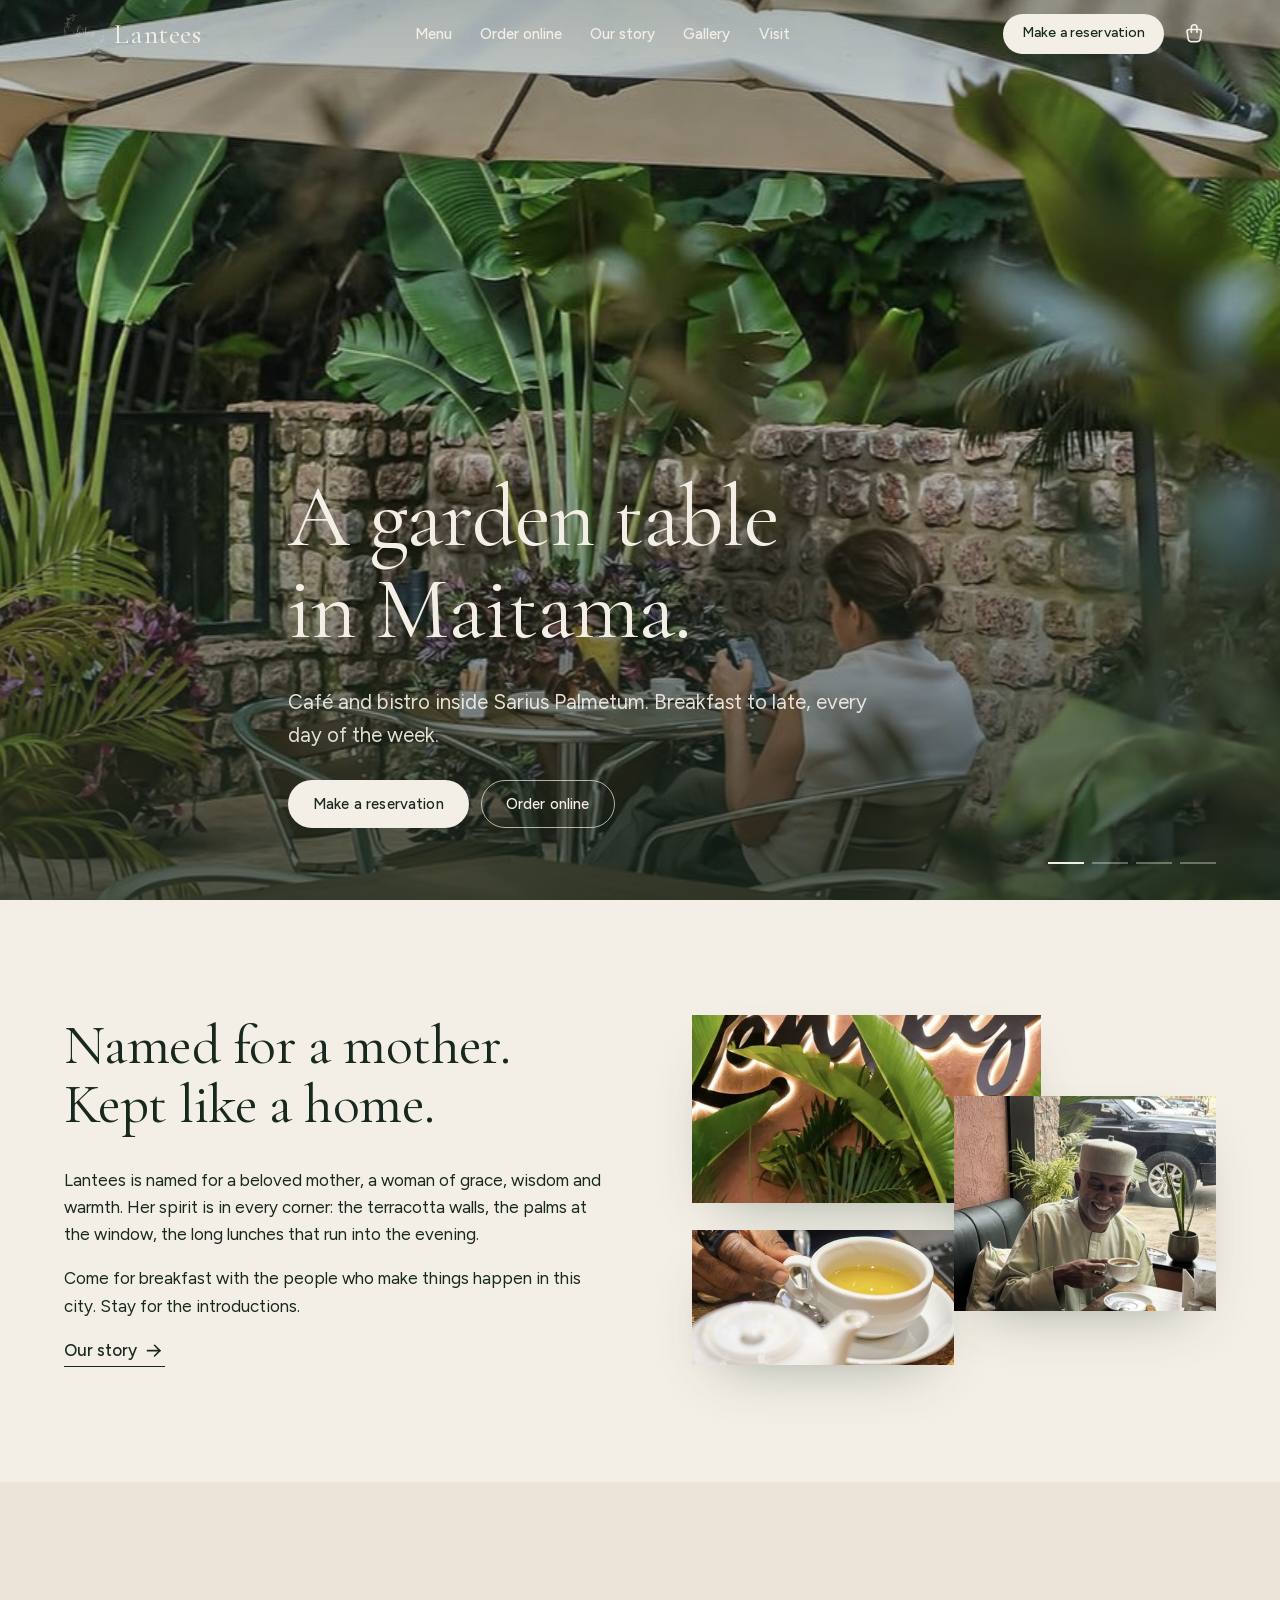
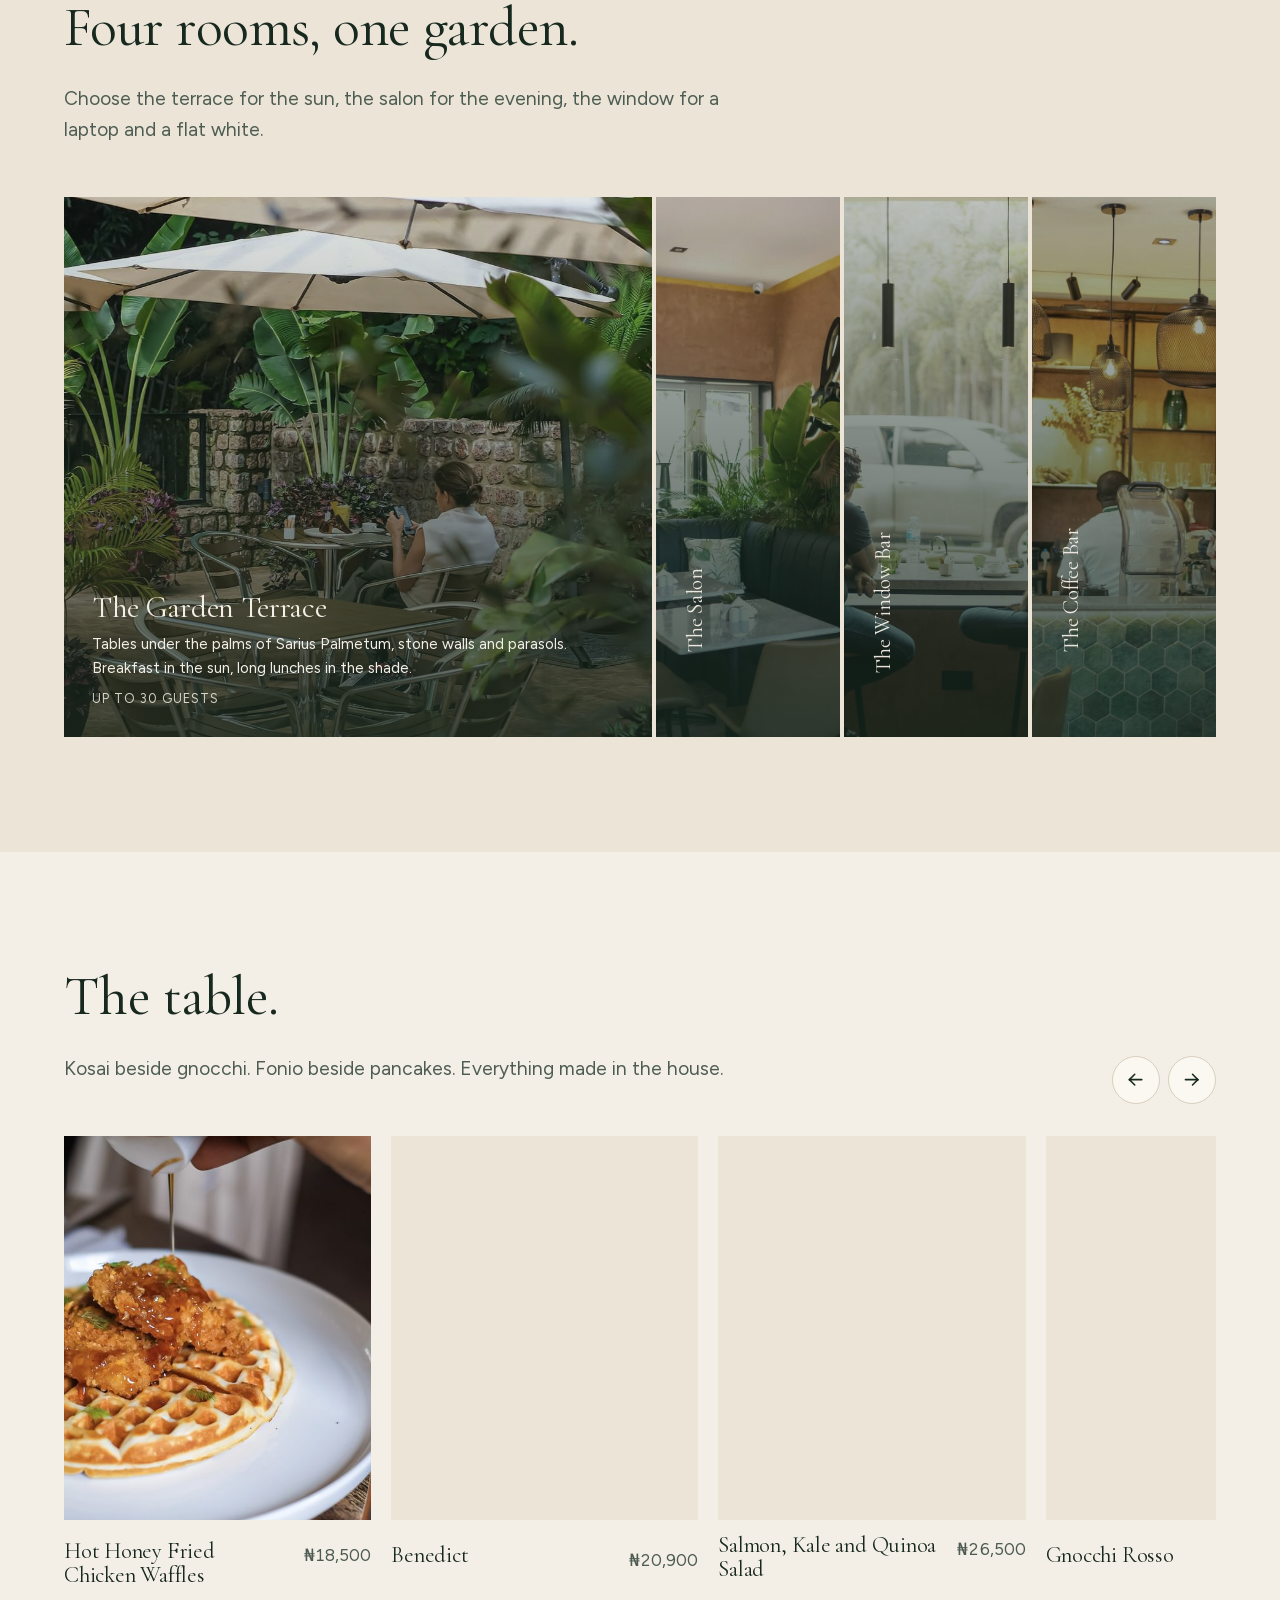
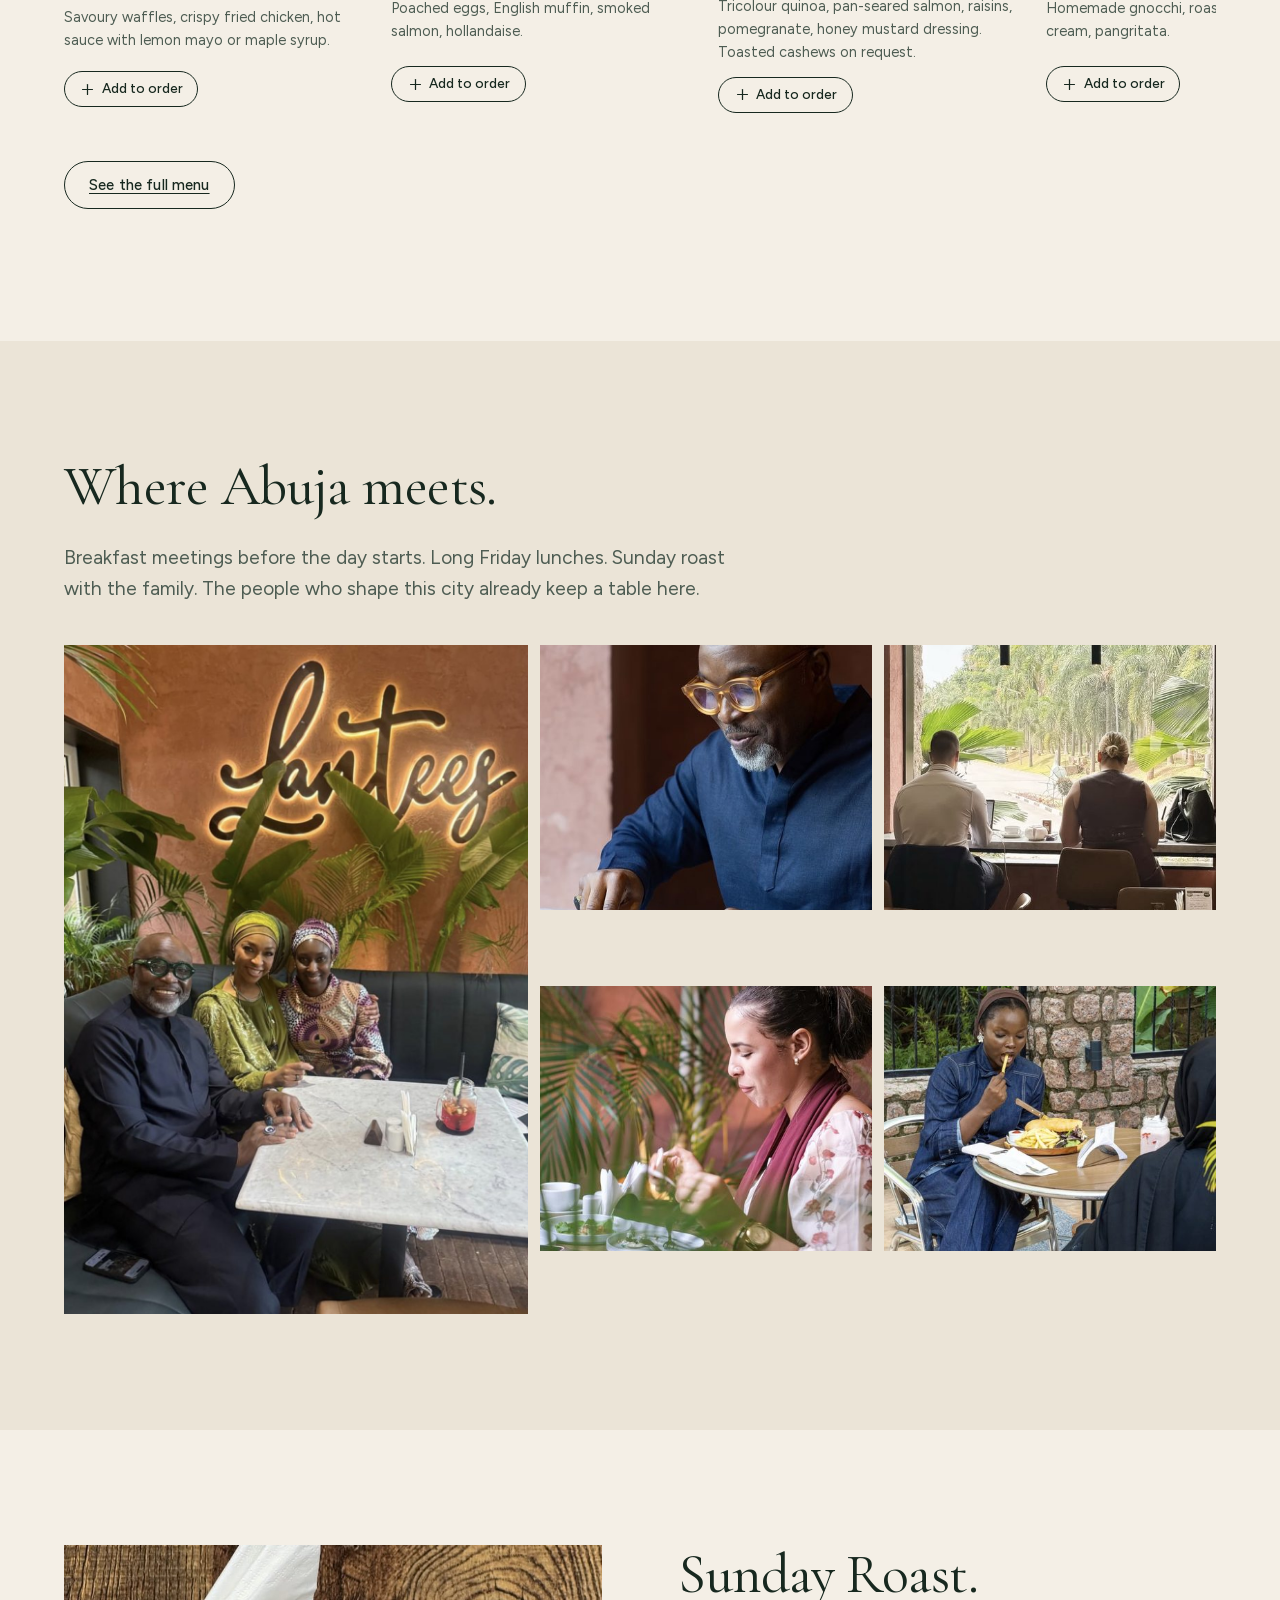
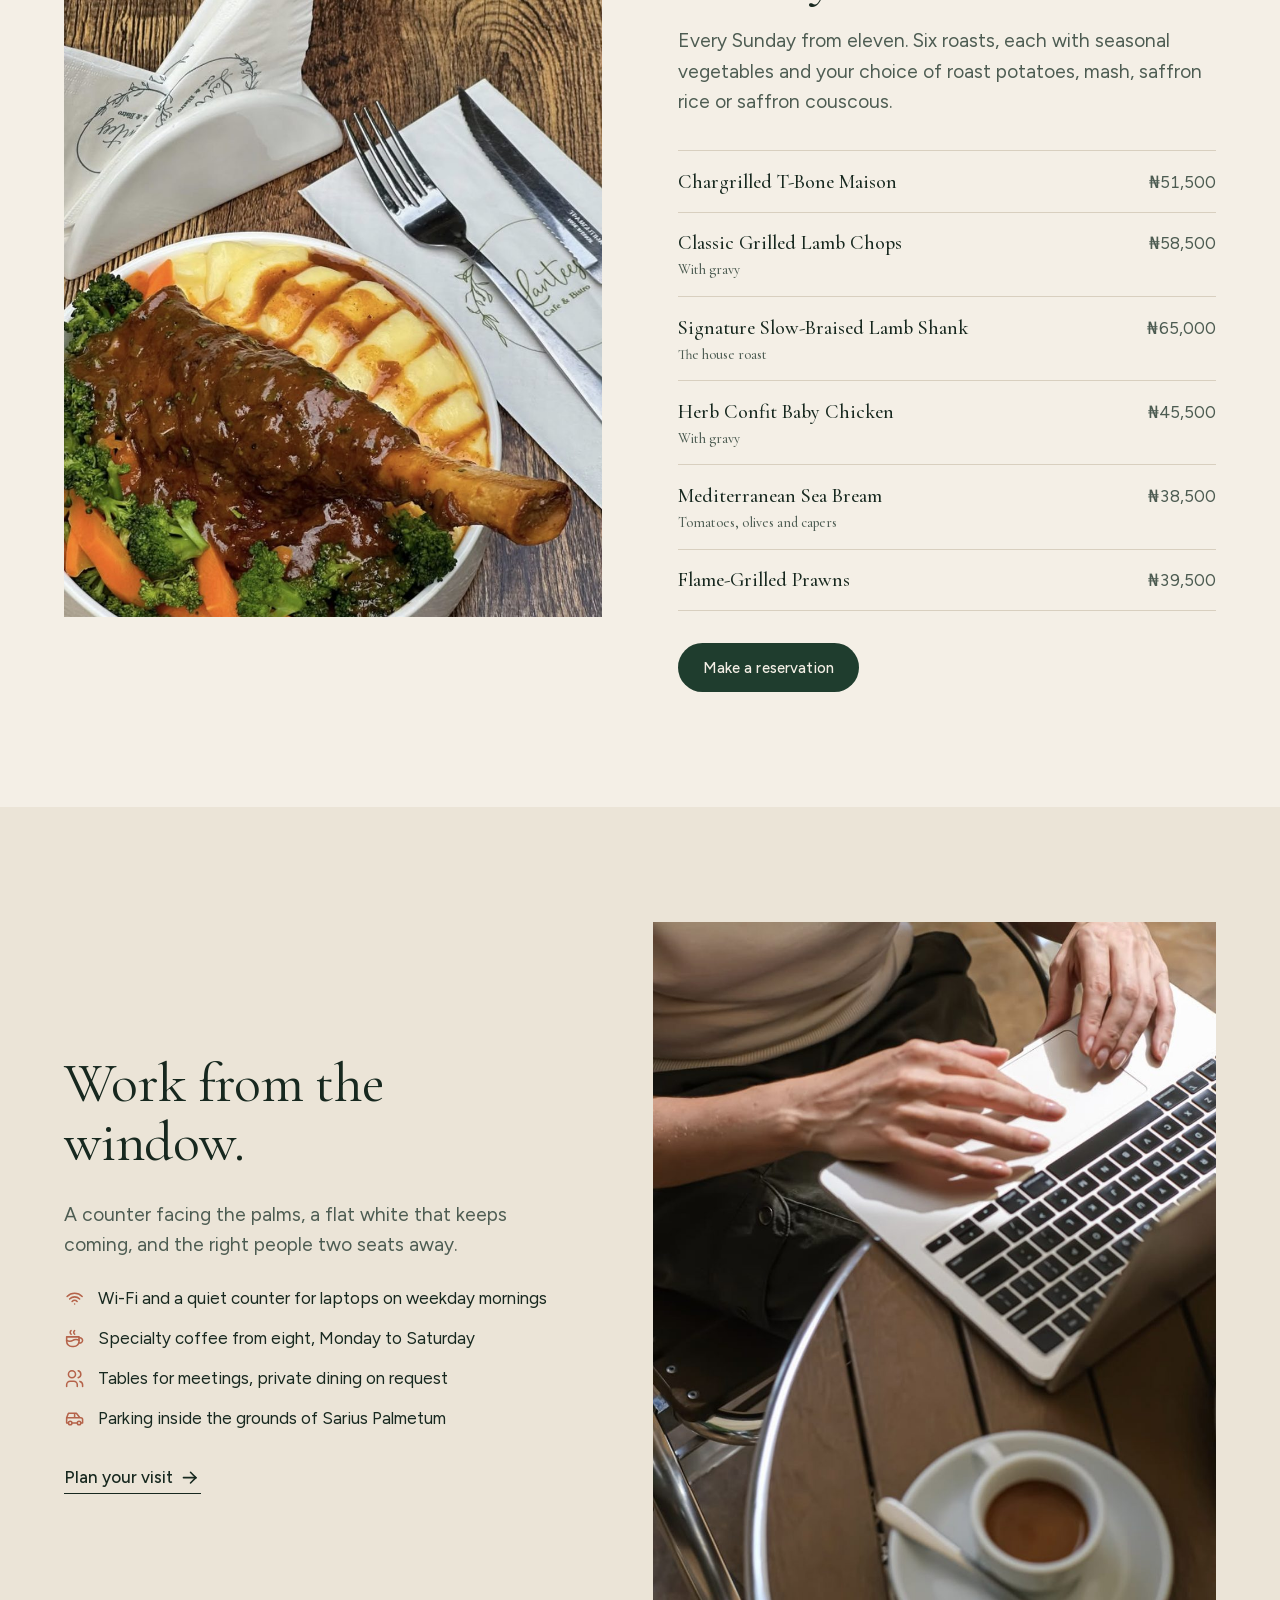
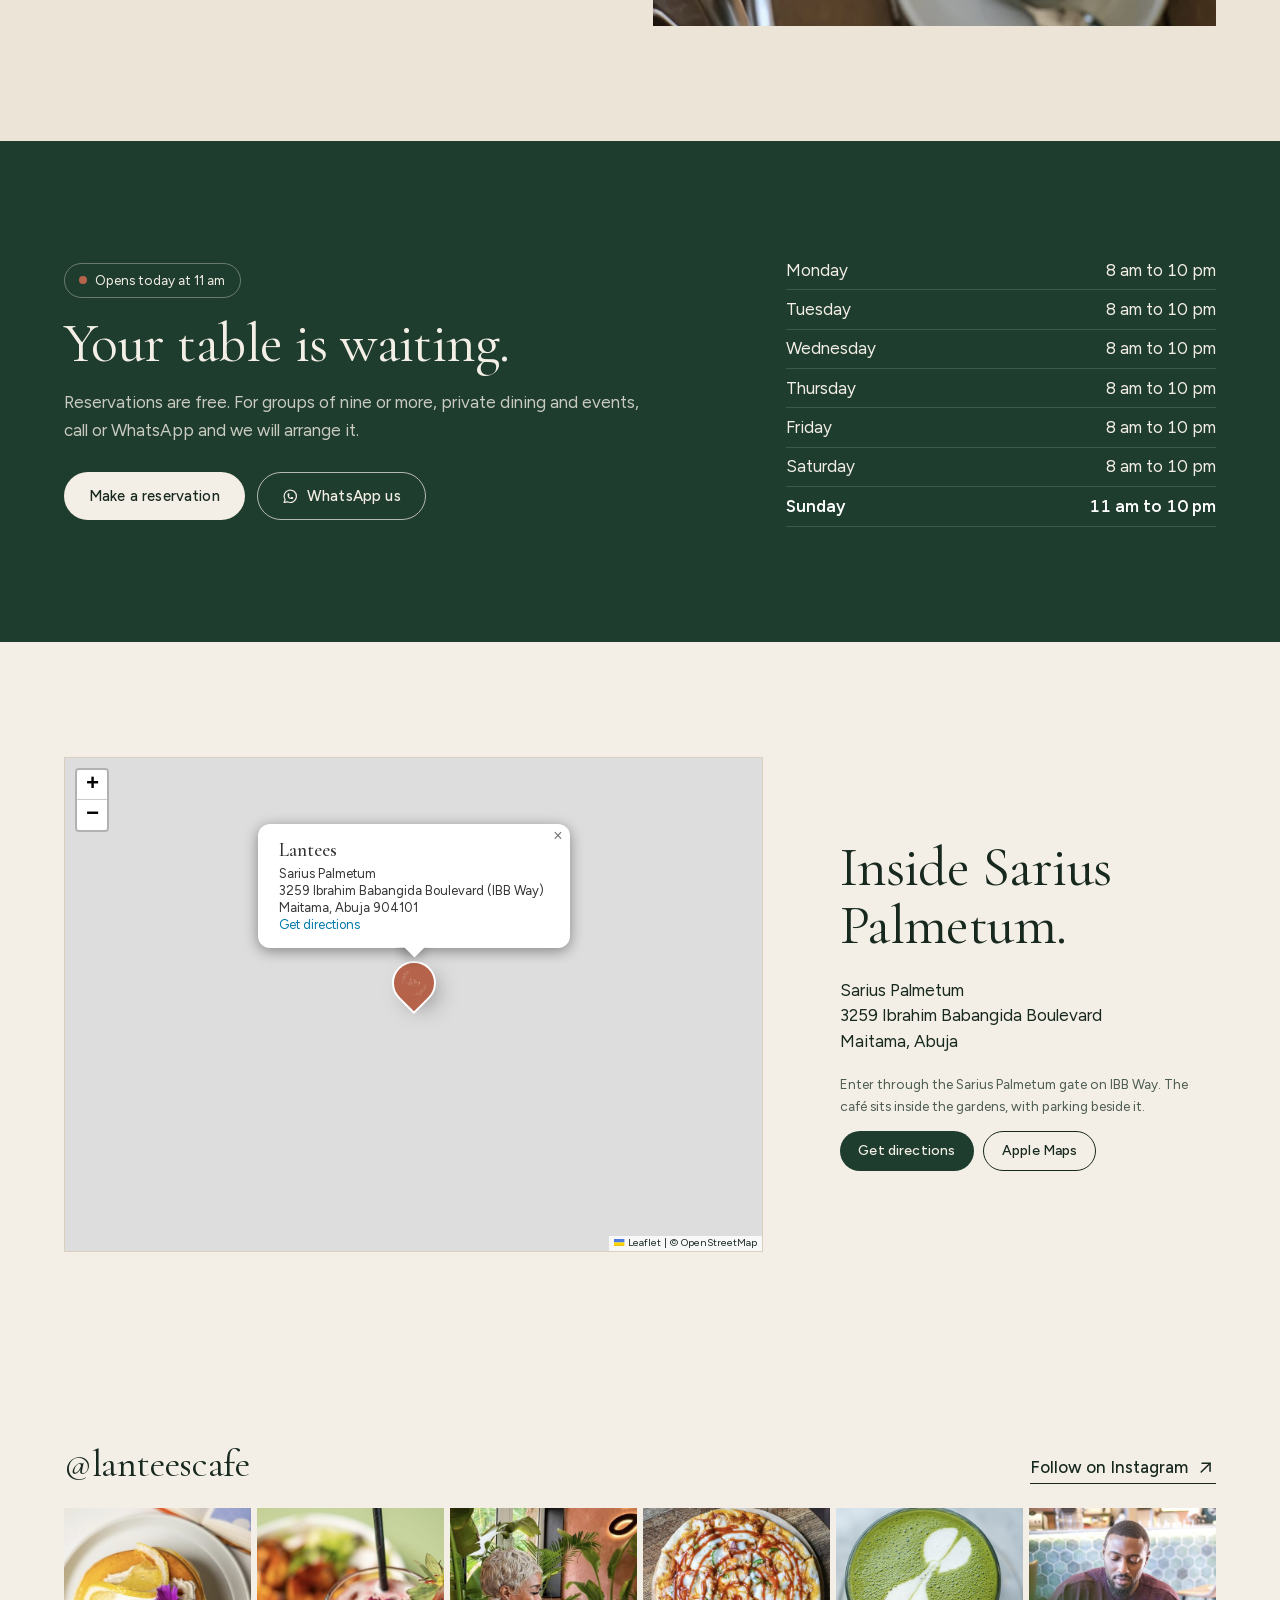
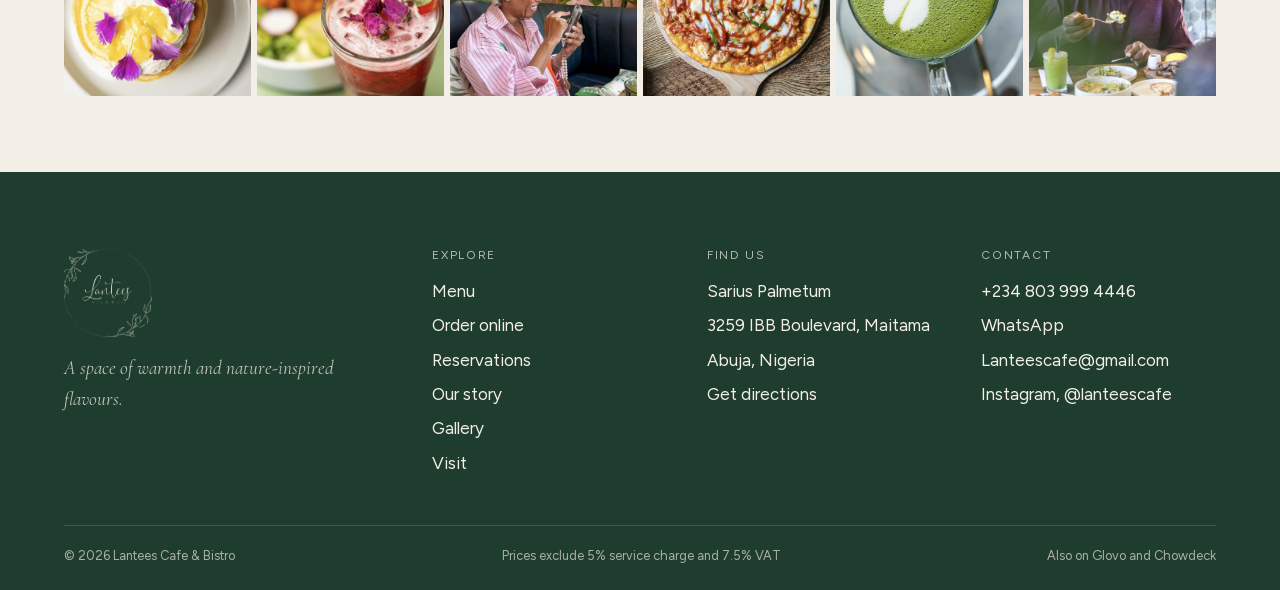
==== index.html @ fbc52fea "feat: Lantees Cafe & Bistro website, first draft Seven-page static site: home, menu, order online (p" ====
<!doctype html>
<html lang="en">
<head>
<meta charset="utf-8">
<meta name="viewport" content="width=device-width, initial-scale=1, viewport-fit=cover">
<title>Lantees Cafe & Bistro, Maitama, Abuja</title>
<meta name="description" content="A café and bistro inside Sarius Palmetum, Maitama. Breakfast, brunch, pasta, pizza, Sunday roast, specialty coffee and pressed juices. Make a reservation or order online for pickup and delivery in Abuja.">
<meta name="robots" content="noindex">
<link rel="canonical" href="https://lanteescafe.com/">
<meta name="theme-color" content="#f4efe6" media="(prefers-color-scheme: light)">
<meta name="theme-color" content="#0f1d17" media="(prefers-color-scheme: dark)">
<link rel="icon" href="assets/brand/favicon-32.png" sizes="32x32">
<link rel="apple-touch-icon" href="assets/brand/apple-touch-icon.png">
<meta property="og:type" content="website">
<meta property="og:site_name" content="Lantees Cafe & Bistro">
<meta property="og:title" content="Lantees Cafe & Bistro, Maitama, Abuja">
<meta property="og:description" content="A café and bistro inside Sarius Palmetum, Maitama. Breakfast, brunch, pasta, pizza, Sunday roast, specialty coffee and pressed juices. Make a reservation or order online for pickup and delivery in Abuja.">
<meta property="og:image" content="https://lanteescafe.com/assets/brand/og.jpg">
<meta name="twitter:card" content="summary_large_image">
<link rel="preload" href="assets/fonts/CormorantGaramond-400-normal-latin.woff2" as="font" type="font/woff2" crossorigin>
<link rel="preload" href="assets/fonts/Figtree-400-normal-latin.woff2" as="font" type="font/woff2" crossorigin>
<link rel="stylesheet" href="styles.css">
<link rel="stylesheet" href="commerce.css">
<link rel="stylesheet" href="assets/vendor/leaflet/leaflet.css"><link rel="preload" as="image" href="assets/img/space-garden-terrace-960.jpg" fetchpriority="high">
</head>
<body data-page="home">
<a class="skip" href="#main">Skip to content</a>
<svg xmlns="http://www.w3.org/2000/svg" hidden aria-hidden="true"><symbol id="i-arrow-left" viewBox="0 0 24 24"><path d="M5 12l14 0" /> <path d="M5 12l6 6" /> <path d="M5 12l6 -6" /></symbol><symbol id="i-arrow-right" viewBox="0 0 24 24"><path d="M5 12l14 0" /> <path d="M13 18l6 -6" /> <path d="M13 6l6 6" /></symbol><symbol id="i-arrow-up-right" viewBox="0 0 24 24"><path d="M17 7l-10 10" /> <path d="M8 7l9 0l0 9" /></symbol><symbol id="i-bike" viewBox="0 0 24 24"><path d="M5 18m-3 0a3 3 0 1 0 6 0a3 3 0 1 0 -6 0" /> <path d="M19 18m-3 0a3 3 0 1 0 6 0a3 3 0 1 0 -6 0" /> <path d="M12 19l0 -4l-3 -3l5 -4l2 3l3 0" /> <path d="M17 5m-1 0a1 1 0 1 0 2 0a1 1 0 1 0 -2 0" /></symbol><symbol id="i-brand-instagram" viewBox="0 0 24 24"><path d="M4 8a4 4 0 0 1 4 -4h8a4 4 0 0 1 4 4v8a4 4 0 0 1 -4 4h-8a4 4 0 0 1 -4 -4z" /> <path d="M9 12a3 3 0 1 0 6 0a3 3 0 0 0 -6 0" /> <path d="M16.5 7.5v.01" /></symbol><symbol id="i-brand-whatsapp" viewBox="0 0 24 24"><path d="M3 21l1.65 -3.8a9 9 0 1 1 3.4 2.9l-5.05 .9" /> <path d="M9 10a.5 .5 0 0 0 1 0v-1a.5 .5 0 0 0 -1 0v1a5 5 0 0 0 5 5h1a.5 .5 0 0 0 0 -1h-1a.5 .5 0 0 0 0 1" /></symbol><symbol id="i-building-store" viewBox="0 0 24 24"><path d="M3 21l18 0" /> <path d="M3 7v1a3 3 0 0 0 6 0v-1m0 1a3 3 0 0 0 6 0v-1m0 1a3 3 0 0 0 6 0v-1h-18l2 -4h14l2 4" /> <path d="M5 21l0 -10.15" /> <path d="M19 21l0 -10.15" /> <path d="M9 21v-4a2 2 0 0 1 2 -2h2a2 2 0 0 1 2 2v4" /></symbol><symbol id="i-calendar" viewBox="0 0 24 24"><path d="M4 7a2 2 0 0 1 2 -2h12a2 2 0 0 1 2 2v12a2 2 0 0 1 -2 2h-12a2 2 0 0 1 -2 -2v-12z" /> <path d="M16 3v4" /> <path d="M8 3v4" /> <path d="M4 11h16" /> <path d="M11 15h1" /> <path d="M12 15v3" /></symbol><symbol id="i-car" viewBox="0 0 24 24"><path d="M7 17m-2 0a2 2 0 1 0 4 0a2 2 0 1 0 -4 0" /> <path d="M17 17m-2 0a2 2 0 1 0 4 0a2 2 0 1 0 -4 0" /> <path d="M5 17h-2v-6l2 -5h9l4 5h1a2 2 0 0 1 2 2v4h-2m-4 0h-6m-6 -6h15m-6 0v-5" /></symbol><symbol id="i-check" viewBox="0 0 24 24"><path d="M5 12l5 5l10 -10" /></symbol><symbol id="i-chevron-down" viewBox="0 0 24 24"><path d="M6 9l6 6l6 -6" /></symbol><symbol id="i-chevron-left" viewBox="0 0 24 24"><path d="M15 6l-6 6l6 6" /></symbol><symbol id="i-chevron-right" viewBox="0 0 24 24"><path d="M9 6l6 6l-6 6" /></symbol><symbol id="i-clock" viewBox="0 0 24 24"><path d="M3 12a9 9 0 1 0 18 0a9 9 0 0 0 -18 0" /> <path d="M12 7v5l3 3" /></symbol><symbol id="i-coffee" viewBox="0 0 24 24"><path d="M3 14c.83 .642 2.077 1.017 3.5 1c1.423 .017 2.67 -.358 3.5 -1c.83 -.642 2.077 -1.017 3.5 -1c1.423 -.017 2.67 .358 3.5 1" /> <path d="M8 3a2.4 2.4 0 0 0 -1 2a2.4 2.4 0 0 0 1 2" /> <path d="M12 3a2.4 2.4 0 0 0 -1 2a2.4 2.4 0 0 0 1 2" /> <path d="M3 10h14v5a6 6 0 0 1 -6 6h-2a6 6 0 0 1 -6 -6v-5z" /> <path d="M16.746 16.726a3 3 0 1 0 .252 -5.555" /></symbol><symbol id="i-leaf" viewBox="0 0 24 24"><path d="M5 21c.5 -4.5 2.5 -8 7 -10" /> <path d="M9 18c6.218 0 10.5 -3.288 11 -12v-2h-4.014c-9 0 -11.986 4 -12 9c0 1 0 3 2 5h3z" /></symbol><symbol id="i-mail" viewBox="0 0 24 24"><path d="M3 7a2 2 0 0 1 2 -2h14a2 2 0 0 1 2 2v10a2 2 0 0 1 -2 2h-14a2 2 0 0 1 -2 -2v-10z" /> <path d="M3 7l9 6l9 -6" /></symbol><symbol id="i-map-pin" viewBox="0 0 24 24"><path d="M9 11a3 3 0 1 0 6 0a3 3 0 0 0 -6 0" /> <path d="M17.657 16.657l-4.243 4.243a2 2 0 0 1 -2.827 0l-4.244 -4.243a8 8 0 1 1 11.314 0z" /></symbol><symbol id="i-menu-2" viewBox="0 0 24 24"><path d="M4 6l16 0" /> <path d="M4 12l16 0" /> <path d="M4 18l16 0" /></symbol><symbol id="i-minus" viewBox="0 0 24 24"><path d="M5 12l14 0" /></symbol><symbol id="i-moon" viewBox="0 0 24 24"><path d="M12 3c.132 0 .263 0 .393 0a7.5 7.5 0 0 0 7.92 12.446a9 9 0 1 1 -8.313 -12.454z" /></symbol><symbol id="i-phone" viewBox="0 0 24 24"><path d="M5 4h4l2 5l-2.5 1.5a11 11 0 0 0 5 5l1.5 -2.5l5 2v4a2 2 0 0 1 -2 2a16 16 0 0 1 -15 -15a2 2 0 0 1 2 -2" /></symbol><symbol id="i-plus" viewBox="0 0 24 24"><path d="M12 5l0 14" /> <path d="M5 12l14 0" /></symbol><symbol id="i-shopping-bag" viewBox="0 0 24 24"><path d="M6.331 8h11.339a2 2 0 0 1 1.977 2.304l-1.255 8.152a3 3 0 0 1 -2.966 2.544h-6.852a3 3 0 0 1 -2.965 -2.544l-1.255 -8.152a2 2 0 0 1 1.977 -2.304z" /> <path d="M9 11v-5a3 3 0 0 1 6 0v5" /></symbol><symbol id="i-sun-high" viewBox="0 0 24 24"><path d="M14.828 14.828a4 4 0 1 0 -5.656 -5.656a4 4 0 0 0 5.656 5.656z" /> <path d="M6.343 17.657l-1.414 1.414" /> <path d="M6.343 6.343l-1.414 -1.414" /> <path d="M17.657 6.343l1.414 -1.414" /> <path d="M17.657 17.657l1.414 1.414" /> <path d="M4 12h-2" /> <path d="M12 4v-2" /> <path d="M20 12h2" /> <path d="M12 20v2" /></symbol><symbol id="i-trash" viewBox="0 0 24 24"><path d="M4 7l16 0" /> <path d="M10 11l0 6" /> <path d="M14 11l0 6" /> <path d="M5 7l1 12a2 2 0 0 0 2 2h8a2 2 0 0 0 2 -2l1 -12" /> <path d="M9 7v-3a1 1 0 0 1 1 -1h4a1 1 0 0 1 1 1v3" /></symbol><symbol id="i-users" viewBox="0 0 24 24"><path d="M9 7m-4 0a4 4 0 1 0 8 0a4 4 0 1 0 -8 0" /> <path d="M3 21v-2a4 4 0 0 1 4 -4h4a4 4 0 0 1 4 4v2" /> <path d="M16 3.13a4 4 0 0 1 0 7.75" /> <path d="M21 21v-2a4 4 0 0 0 -3 -3.85" /></symbol><symbol id="i-wifi" viewBox="0 0 24 24"><path d="M12 18l.01 0" /> <path d="M9.172 15.172a4 4 0 0 1 5.656 0" /> <path d="M6.343 12.343a8 8 0 0 1 11.314 0" /> <path d="M3.515 9.515c4.686 -4.687 12.284 -4.687 17 0" /></symbol><symbol id="i-x" viewBox="0 0 24 24"><path d="M18 6l-12 12" /> <path d="M6 6l12 12" /></symbol></svg>
<div id="top-sentinel" style="position:absolute;top:0;left:0;height:3rem;width:1px;pointer-events:none" aria-hidden="true"></div>
<header class="hdr hdr--clear">
  <div class="wrap hdr__inner">
    <a class="hdr__brand" href="index.html" aria-label="Lantees Cafe and Bistro, home">
      <img class="hdr__mark hdr__mark--green" src="assets/brand/logo-green.png" alt="" width="40" height="40">
      <img class="hdr__mark hdr__mark--ivory" src="assets/brand/logo-ivory.png" alt="" width="40" height="40">
      <span class="hdr__word">Lantees</span>
    </a>
    <nav class="hdr__nav" aria-label="Primary">
      <ul>
        <li><a href="menu.html">Menu</a></li>
        <li><a href="order.html">Order online</a></li>
        <li><a href="about.html">Our story</a></li>
        <li><a href="gallery.html">Gallery</a></li>
        <li><a href="contact.html">Visit</a></li>
      </ul>
    </nav>
    <div class="hdr__actions">
      <a class="btn btn--sm btn--resv" href="reservations.html">Make a reservation</a>
      <button class="iconbtn cartbtn" type="button" data-open-cart aria-label="Your order"><svg class="ic" aria-hidden="true"><use href="#i-shopping-bag"/></svg><span class="cartbtn__count" aria-hidden="true">0</span></button>
      <button class="iconbtn burger" type="button" aria-label="Open menu"><svg class="ic" aria-hidden="true"><use href="#i-menu-2"/></svg></button>
    </div>
  </div>
</header>
<dialog class="mnav" aria-label="Site menu">
  <div class="mnav__inner">
    <div class="mnav__top">
      <span class="hdr__word">Lantees</span>
      <button class="iconbtn" type="button" data-close aria-label="Close menu"><svg class="ic" aria-hidden="true"><use href="#i-x"/></svg></button>
    </div>
    <ul class="mnav__list">
      <li><a href="index.html">Home</a></li>
      <li><a href="menu.html">Menu</a></li>
      <li><a href="order.html">Order online</a></li>
      <li><a href="reservations.html">Reservations</a></li>
      <li><a href="about.html">Our story</a></li>
      <li><a href="gallery.html">Gallery</a></li>
      <li><a href="contact.html">Visit</a></li>
    </ul>
    <div class="mnav__foot">
      <a class="btn btn--ivory" href="reservations.html">Make a reservation</a>
      <p class="mnav__meta">Sarius Palmetum, IBB Way, Maitama<br><a href="tel:+2348039994446">+234 803 999 4446</a></p>
    </div>
  </div>
</dialog>
<main id="main">
<section class="hero" aria-label="Welcome to Lantees">
  <div class="hero__slides">
    <img class="hero__slide is-active" src="assets/img/space-garden-terrace-960.jpg" alt="The garden terrace at Lantees under parasols and the palms of Sarius Palmetum" fetchpriority="high" decoding="async" width="987" height="1431">
    <img class="hero__slide" src="assets/img/social-trio-sign-480.jpg" data-src="assets/img/social-trio-sign-960.jpg" alt="Three friends on the green leather banquette beneath the lit Lantees script" decoding="async" width="987" height="1431">
    <img class="hero__slide" src="assets/img/space-window-women-480.jpg" data-src="assets/img/space-window-women-960.jpg" alt="Guests at the window bar looking onto the gardens" decoding="async" width="987" height="1431">
    <img class="hero__slide" src="assets/img/space-salon-wide-480.jpg" data-src="assets/img/space-salon-wide-960.jpg" alt="The salon, with terracotta walls, marble tables and tropical plants" decoding="async" width="987" height="1431">
  </div>
  <div class="hero__scrim" aria-hidden="true"></div>
  <div class="wrap hero__body">
    <h1>A garden table in Maitama.</h1>
    <p>Café and bistro inside Sarius Palmetum. Breakfast to late, every day of the week.</p>
    <div class="hero__cta">
      <a class="btn btn--ivory" href="reservations.html">Make a reservation</a>
      <a class="btn btn--ghost" href="order.html">Order online</a>
    </div>
  </div>
  <div class="hero__dots" aria-hidden="true"></div>
</section>

<section class="sec">
  <div class="wrap manifesto">
    <div class="manifesto__text" data-reveal>
      <h2>Named for a mother.<br>Kept like a home.</h2>
      <p>Lantees is named for a beloved mother, a woman of grace, wisdom and warmth. Her spirit is in every corner: the terracotta walls, the palms at the window, the long lunches that run into the evening.</p>
      <p>Come for breakfast with the people who make things happen in this city. Stay for the introductions.</p>
      <a class="textlink" href="about.html">Our story <svg class="ic" aria-hidden="true"><use href="#i-arrow-right"/></svg></a>
    </div>
    <div class="manifesto__collage" data-reveal-stagger>
      <img class="c1" src="assets/img/space-sign-leaves-960.jpg" srcset="assets/img/space-sign-leaves-480.jpg 480w, assets/img/space-sign-leaves-960.jpg 960w" sizes="(min-width: 56rem) 33vw, 66vw" alt="The Lantees script glowing behind banana leaves" loading="lazy" decoding="async" width="987" height="1431">
      <img class="c2" src="assets/img/guest-gentleman-kaftan-960.jpg" srcset="assets/img/guest-gentleman-kaftan-480.jpg 480w, assets/img/guest-gentleman-kaftan-960.jpg 960w" sizes="(min-width: 56rem) 25vw, 50vw" alt="A guest in a cream kaftan taking tea by the window" loading="lazy" decoding="async" width="987" height="1431">
      <img class="c3" src="assets/img/drink-tea-pour-960.jpg" srcset="assets/img/drink-tea-pour-480.jpg 480w, assets/img/drink-tea-pour-960.jpg 960w" sizes="(min-width: 56rem) 25vw, 50vw" alt="Tea poured from a white pot at a marble table" loading="lazy" decoding="async" width="987" height="1431">
    </div>
  </div>
</section>

<section class="sec sec--alt" aria-labelledby="rooms-h">
  <div class="wrap">
    <div class="rail__head" data-reveal>
      <div><h2 id="rooms-h">Four rooms, one garden.</h2><p class="lede">Choose the terrace for the sun, the salon for the evening, the window for a laptop and a flat white.</p></div>
    </div>
    <div class="rooms" data-reveal>
      <article class="room" aria-expanded="true">
        <img class="room__img" src="assets/img/space-garden-terrace-960.jpg" alt="" loading="lazy" decoding="async">
        <div class="room__cap"><h3>The Garden Terrace</h3><p>Tables under the palms of Sarius Palmetum, stone walls and parasols. Breakfast in the sun, long lunches in the shade.</p><small>Up to 30 guests</small></div>
      </article>
      <article class="room" aria-expanded="false">
        <img class="room__img" src="assets/img/space-salon-wide-960.jpg" alt="" loading="lazy" decoding="async">
        <div class="room__cap"><h3>The Salon</h3><p>Terracotta plaster, green leather banquettes and marble tables beneath the lit script. The room for celebrations and slow dinners.</p><small>Up to 40 guests</small></div>
      </article>
      <article class="room" aria-expanded="false">
        <img class="room__img" src="assets/img/space-window-bar-960.jpg" alt="" loading="lazy" decoding="async">
        <div class="room__cap"><h3>The Window Bar</h3><p>A counter facing the gardens. Laptops on weekday mornings, an espresso between meetings, a quiet seat for one.</p><small>8 seats</small></div>
      </article>
      <article class="room" aria-expanded="false">
        <img class="room__img" src="assets/img/space-bar-baristas-960.jpg" alt="" loading="lazy" decoding="async">
        <div class="room__cap"><h3>The Coffee Bar</h3><p>Green tile, pendant lights and the baristas. Specialty coffee, signature drinks and cakes under glass.</p><small>Counter service</small></div>
      </article>
    </div>
  </div>
</section>

<section class="sec" aria-labelledby="table-h">
  <div class="wrap rail">
    <div class="rail__head" data-reveal>
      <div><h2 id="table-h">The table.</h2><p class="lede">Kosai beside gnocchi. Fonio beside pancakes. Everything made in the house.</p></div>
      <div class="rail__nav"><button type="button" data-rail="prev" aria-label="Scroll back"><svg class="ic" aria-hidden="true"><use href="#i-arrow-left"/></svg></button><button type="button" data-rail="next" aria-label="Scroll forward"><svg class="ic" aria-hidden="true"><use href="#i-arrow-right"/></svg></button></div>
    </div>
    <div class="rail__track" id="featured-track" data-reveal></div>
    <p style="margin-top:2.5rem"><a class="btn btn--line" href="menu.html">See the full menu</a></p>
  </div>
</section>

<section class="sec sec--alt company" aria-labelledby="company-h">
  <div class="wrap">
    <div class="company__head" data-reveal>
      <h2 id="company-h">Where Abuja meets.</h2>
      <p class="lede">Breakfast meetings before the day starts. Long Friday lunches. Sunday roast with the family. The people who shape this city already keep a table here.</p>
    </div>
    <div class="bento" data-reveal-stagger>
      <figure class="ba"><img src="assets/img/social-trio-sign-960.jpg" alt="Three friends sharing a table beneath the Lantees sign" loading="lazy" decoding="async" width="987" height="1431"></figure>
      <figure class="bb"><img src="assets/img/guest-gentleman-navy-960.jpg" srcset="assets/img/guest-gentleman-navy-480.jpg 480w, assets/img/guest-gentleman-navy-960.jpg 960w" sizes="(min-width: 56rem) 25vw, 50vw" alt="A guest in navy and amber glasses at lunch" loading="lazy" decoding="async" width="987" height="1431"></figure>
      <figure class="bc"><img src="assets/img/work-window-couple-960.jpg" srcset="assets/img/work-window-couple-480.jpg 480w, assets/img/work-window-couple-960.jpg 960w" sizes="(min-width: 56rem) 25vw, 50vw" alt="Two guests working at the window bar with laptops" loading="lazy" decoding="async" width="987" height="1431"></figure>
      <figure class="bd"><img src="assets/img/guest-floral-960.jpg" srcset="assets/img/guest-floral-480.jpg 480w, assets/img/guest-floral-960.jpg 960w" sizes="(min-width: 56rem) 25vw, 50vw" alt="A guest in a floral jacket at lunch among the palms" loading="lazy" decoding="async" width="987" height="1431"></figure>
      <figure class="be"><img src="assets/img/social-garden-women-960.jpg" srcset="assets/img/social-garden-women-480.jpg 480w, assets/img/social-garden-women-960.jpg 960w" sizes="(min-width: 56rem) 25vw, 50vw" alt="Friends at lunch on the garden terrace" loading="lazy" decoding="async" width="987" height="1431"></figure>
    </div>
  </div>
</section>

<section class="sec" aria-labelledby="roast-h">
  <div class="wrap feature">
    <div class="feature__media" data-reveal>
      <img src="assets/img/food-lamb-shank-960.jpg" srcset="assets/img/food-lamb-shank-480.jpg 480w, assets/img/food-lamb-shank-960.jpg 960w" sizes="(min-width: 56rem) 50vw, 100vw" alt="Slow-braised lamb shank with mash and greens" loading="lazy" decoding="async" width="987" height="1431">
    </div>
    <div class="feature__body" data-reveal>
      <h2 id="roast-h">Sunday Roast.</h2>
      <p class="lede">Every Sunday from eleven. Six roasts, each with seasonal vegetables and your choice of roast potatoes, mash, saffron rice or saffron couscous.</p>
      <ul class="roastlist">
        <li><b>Chargrilled T-Bone Maison</b><span>&#8358;51,500</span></li>
        <li><b>Classic Grilled Lamb Chops<small>With gravy</small></b><span>&#8358;58,500</span></li>
        <li><b>Signature Slow-Braised Lamb Shank<small>The house roast</small></b><span>&#8358;65,000</span></li>
        <li><b>Herb Confit Baby Chicken<small>With gravy</small></b><span>&#8358;45,500</span></li>
        <li><b>Mediterranean Sea Bream<small>Tomatoes, olives and capers</small></b><span>&#8358;38,500</span></li>
        <li><b>Flame-Grilled Prawns</b><span>&#8358;39,500</span></li>
      </ul>
      <a class="btn" href="reservations.html">Make a reservation</a>
    </div>
  </div>
</section>

<section class="sec sec--alt" aria-labelledby="work-h">
  <div class="wrap split split--flip">
    <div class="split__media" data-reveal>
      <img src="assets/img/work-laptop-espresso-960.jpg" srcset="assets/img/work-laptop-espresso-480.jpg 480w, assets/img/work-laptop-espresso-960.jpg 960w" sizes="(min-width: 56rem) 50vw, 100vw" alt="A laptop and an espresso on the terrace" loading="lazy" decoding="async" width="987" height="1431">
    </div>
    <div class="split__body" data-reveal>
      <h2 id="work-h">Work from the window.</h2>
      <p class="lede">A counter facing the palms, a flat white that keeps coming, and the right people two seats away.</p>
      <ul class="facts">
        <li><svg class="ic" aria-hidden="true"><use href="#i-wifi"/></svg><span>Wi-Fi and a quiet counter for laptops on weekday mornings</span></li>
        <li><svg class="ic" aria-hidden="true"><use href="#i-coffee"/></svg><span>Specialty coffee from eight, Monday to Saturday</span></li>
        <li><svg class="ic" aria-hidden="true"><use href="#i-users"/></svg><span>Tables for meetings, private dining on request</span></li>
        <li><svg class="ic" aria-hidden="true"><use href="#i-car"/></svg><span>Parking inside the grounds of Sarius Palmetum</span></li>
      </ul>
      <a class="textlink" href="contact.html">Plan your visit <svg class="ic" aria-hidden="true"><use href="#i-arrow-right"/></svg></a>
    </div>
  </div>
</section>

<section class="band sec" aria-labelledby="band-h">
  <div class="wrap band__inner">
    <div data-reveal>
      <span class="open-pill" data-open-status>Hours</span>
      <h2 id="band-h">Your table is waiting.</h2>
      <p>Reservations are free. For groups of nine or more, private dining and events, call or WhatsApp and we will arrange it.</p>
      <div class="hero__cta">
        <a class="btn btn--ivory" href="reservations.html">Make a reservation</a>
        <a class="btn btn--ghost" href="https://wa.me/2348039994446" target="_blank" rel="noopener"><svg class="ic" aria-hidden="true"><use href="#i-brand-whatsapp"/></svg> WhatsApp us</a>
      </div>
    </div>
    <ul class="hours" data-reveal aria-label="Opening hours"></ul>
  </div>
</section>

<section class="sec" aria-labelledby="locate-h">
  <div class="wrap locate">
    <div class="map" id="map" aria-label="Map showing Lantees inside Sarius Palmetum, Maitama"></div>
    <div class="locate__body" data-reveal>
      <h2 id="locate-h">Inside Sarius Palmetum.</h2>
      <address class="addr">Sarius Palmetum<br>3259 Ibrahim Babangida Boulevard<br>Maitama, Abuja</address>
      <p class="menu-note">Enter through the Sarius Palmetum gate on IBB Way. The café sits inside the gardens, with parking beside it.</p>
      <div class="locate__cta">
        <a class="btn btn--sm" href="https://maps.app.goo.gl/vRewKNS1jVjpqsbm6" target="_blank" rel="noopener">Get directions</a>
        <a class="btn btn--sm btn--line" href="https://maps.apple.com/?ll=9.1017855,7.4887182&amp;q=Lantees%20Cafe" target="_blank" rel="noopener">Apple Maps</a>
      </div>
    </div>
  </div>
</section>

<section class="sec sec--tight insta" aria-labelledby="insta-h">
  <div class="wrap">
    <div class="insta__head" data-reveal>
      <h2 id="insta-h" style="font-size:clamp(1.6rem,3vw,2.4rem);margin:0">@lanteescafe</h2>
      <a class="textlink" href="https://www.instagram.com/lanteescafe/" target="_blank" rel="noopener">Follow on Instagram <svg class="ic" aria-hidden="true"><use href="#i-arrow-up-right"/></svg></a>
    </div>
    <div class="insta__grid" data-reveal-stagger>
      <a href="https://www.instagram.com/lanteescafe/" target="_blank" rel="noopener" aria-label="Lantees on Instagram"><img src="assets/img/food-pancakes-lemon-480.jpg" alt="Buttermilk pancakes with lemon curd and petals" loading="lazy" decoding="async" width="987" height="1431"></a>
      <a href="https://www.instagram.com/lanteescafe/" target="_blank" rel="noopener" aria-label="Lantees on Instagram"><img src="assets/img/drink-rose-480.jpg" alt="African Summer Rose" loading="lazy" decoding="async" width="987" height="1431"></a>
      <a href="https://www.instagram.com/lanteescafe/" target="_blank" rel="noopener" aria-label="Lantees on Instagram"><img src="assets/img/guest-pink-stripe-480.jpg" alt="A guest on the banquette" loading="lazy" decoding="async" width="987" height="1431"></a>
      <a href="https://www.instagram.com/lanteescafe/" target="_blank" rel="noopener" aria-label="Lantees on Instagram"><img src="assets/img/food-pizza-swirl-480.jpg" alt="Chicken special pizza" loading="lazy" decoding="async" width="987" height="1431"></a>
      <a href="https://www.instagram.com/lanteescafe/" target="_blank" rel="noopener" aria-label="Lantees on Instagram"><img src="assets/img/drink-matcha-480.jpg" alt="Matcha latte" loading="lazy" decoding="async" width="987" height="1431"></a>
      <a href="https://www.instagram.com/lanteescafe/" target="_blank" rel="noopener" aria-label="Lantees on Instagram"><img src="assets/img/guest-purple-kaftan-480.jpg" alt="A guest at lunch by the coffee bar" loading="lazy" decoding="async" width="987" height="1431"></a>
    </div>
  </div>
</section>

<script type="application/ld+json">
{
  "@context": "https://schema.org",
  "@type": "Restaurant",
  "name": "Lantees Cafe & Bistro",
  "url": "https://lanteescafe.com",
  "telephone": "+2348039994446",
  "email": "Lanteescafe@gmail.com",
  "image": "https://lanteescafe.com/assets/brand/og.jpg",
  "servesCuisine": ["Cafe", "Bistro", "Modern African", "Italian"],
  "priceRange": "$$$",
  "acceptsReservations": "True",
  "address": {"@type": "PostalAddress", "streetAddress": "Sarius Palmetum, 3259 Ibrahim Babangida Boulevard", "addressLocality": "Maitama", "addressRegion": "Abuja", "postalCode": "904101", "addressCountry": "NG"},
  "geo": {"@type": "GeoCoordinates", "latitude": 9.1017855, "longitude": 7.4887182},
  "hasMap": "https://maps.app.goo.gl/vRewKNS1jVjpqsbm6",
  "sameAs": ["https://www.instagram.com/lanteescafe/"],
  "openingHoursSpecification": [
    {"@type": "OpeningHoursSpecification", "dayOfWeek": ["Monday", "Tuesday", "Wednesday", "Thursday", "Friday", "Saturday"], "opens": "08:00", "closes": "22:00"},
    {"@type": "OpeningHoursSpecification", "dayOfWeek": "Sunday", "opens": "11:00", "closes": "22:00"}
  ],
  "hasMenu": "https://lanteescafe.com/menu.html"
}
</script>
</main>
<footer class="ftr">
  <div class="wrap">
    <div class="ftr__grid">
      <div class="ftr__brand">
        <img src="assets/brand/logo-ivory.png" alt="Lantees Cafe and Bistro" width="88" height="86">
        <p>A space of warmth and nature-inspired flavours.</p>
      </div>
      <div>
        <h4>Explore</h4>
        <ul>
          <li><a href="menu.html">Menu</a></li>
          <li><a href="order.html">Order online</a></li>
          <li><a href="reservations.html">Reservations</a></li>
          <li><a href="about.html">Our story</a></li>
          <li><a href="gallery.html">Gallery</a></li>
          <li><a href="contact.html">Visit</a></li>
        </ul>
      </div>
      <div>
        <h4>Find us</h4>
        <ul>
          <li>Sarius Palmetum</li>
          <li>3259 IBB Boulevard, Maitama</li>
          <li>Abuja, Nigeria</li>
          <li><a href="https://maps.app.goo.gl/vRewKNS1jVjpqsbm6" target="_blank" rel="noopener">Get directions</a></li>
        </ul>
      </div>
      <div>
        <h4>Contact</h4>
        <ul>
          <li><a href="tel:+2348039994446">+234 803 999 4446</a></li>
          <li><a href="https://wa.me/2348039994446" target="_blank" rel="noopener">WhatsApp</a></li>
          <li><a href="mailto:Lanteescafe@gmail.com">Lanteescafe@gmail.com</a></li>
          <li><a href="https://www.instagram.com/lanteescafe/" target="_blank" rel="noopener">Instagram, @lanteescafe</a></li>
        </ul>
      </div>
    </div>
    <div class="ftr__legal">
      <span>&copy; <span data-year>2026</span> Lantees Cafe &amp; Bistro</span>
      <span>Prices exclude 5% service charge and 7.5% VAT</span>
      <span>Also on Glovo and Chowdeck</span>
    </div>
  </div>
</footer>
<script src="data.js"></script>
<script src="app.js"></script>
<script src="order.js"></script>
<script src="assets/vendor/leaflet/leaflet.js"></script>
</body>
</html>
---- styles.css ----
/* Lantees Cafe & Bistro. Core styles: tokens, base, header, home sections, footer.
   Shape rule: photographs and panels are square-cornered; interactive controls
   (buttons, chips, inputs) are pills. Accent: terracotta from the salon walls.
   Ground: ivory. Dark ground: palm green. */

@import url("assets/fonts/fonts.css");

:root {
  color-scheme: light;
  --bg: #f4efe6;
  --bg-2: #ebe4d7;
  --card: #fbf8f2;
  --ink: #17281f;
  --ink-2: #4d5c52;
  --line: #d8cfbf;
  --green: #1f3d2e;
  --green-2: #16301f;
  --terra: #b5634a;
  --terra-2: #9a4f38;
  --ivory: #f4efe6;
  --btn-bg: var(--green);
  --btn-fg: var(--ivory);
  --shadow: 0 24px 60px -30px rgba(31, 61, 46, .45);
  --ease: cubic-bezier(.16, 1, .3, 1);
  --serif: "Cormorant Garamond", "Iowan Old Style", "Palatino Linotype", Georgia, serif;
  --sans: "Figtree", "Avenir Next", "Segoe UI", Helvetica, Arial, sans-serif;
  --gutter: clamp(1rem, 5vw, 4rem);
  --hdr: 4.25rem;
  --wrap: 84rem;
}

@media (prefers-color-scheme: dark) {
  :root {
    color-scheme: dark;
    --bg: #0f1d17;
    --bg-2: #14251c;
    --card: #182b22;
    --ink: #ece5d8;
    --ink-2: #b3baaf;
    --line: #2b3d33;
    --green: #e8e0d0;
    --green-2: #f5efe3;
    --terra: #d08a70;
    --terra-2: #e0a08a;
    --btn-bg: #e8e0d0;
    --btn-fg: #0f1d17;
    --shadow: 0 24px 60px -30px rgba(0, 0, 0, .8);
  }
}

*, *::before, *::after { box-sizing: border-box; }
html { -webkit-text-size-adjust: 100%; scroll-behavior: smooth; }
@media (prefers-reduced-motion: reduce) { html { scroll-behavior: auto; } }
body {
  margin: 0;
  background: var(--bg);
  color: var(--ink);
  font-family: var(--sans);
  font-size: 1rem;
  line-height: 1.6;
  font-weight: 400;
  -webkit-font-smoothing: antialiased;
  padding-left: env(safe-area-inset-left);
  padding-right: env(safe-area-inset-right);
}
@media (min-width: 56rem) { body { font-size: 1.0625rem; } }
img, svg, video { display: block; max-width: 100%; }
[hidden] { display: none !important; }
img { height: auto; background: var(--bg-2); }
a { color: inherit; text-decoration: none; }
p a, .prose a { text-decoration: underline; text-underline-offset: .18em; text-decoration-thickness: 1px; }
button { font: inherit; color: inherit; background: none; border: 0; padding: 0; cursor: pointer; }
h1, h2, h3, h4 { font-family: var(--serif); font-weight: 400; line-height: 1.05; margin: 0 0 .5em; letter-spacing: -.01em; }
h1 { font-size: clamp(2.75rem, 7vw, 5.5rem); }
h2 { font-size: clamp(2.125rem, 4.4vw, 3.5rem); }
h3 { font-size: clamp(1.5rem, 2.4vw, 2rem); }
p { margin: 0 0 1em; }
.lede { font-size: clamp(1.0625rem, 1.5vw, 1.25rem); color: var(--ink-2); max-width: 36em; }
.eyebrow { font-size: .75rem; letter-spacing: .16em; text-transform: uppercase; color: var(--terra); font-weight: 500; display: block; margin-bottom: 1rem; }
.serif-i { font-family: var(--serif); font-style: italic; font-weight: 400; }
.wrap { width: min(100% - 2 * var(--gutter), var(--wrap)); margin-inline: auto; }
.sec { padding-block: clamp(4rem, 9vw, 8.5rem); }
.sec--tight { padding-block: clamp(3rem, 6vw, 5rem); }
.sec--alt { background: var(--bg-2); }
.ic { width: 1.25em; height: 1.25em; stroke: currentColor; fill: none; stroke-width: 1.75; stroke-linecap: round; stroke-linejoin: round; flex: none; }
.sr { position: absolute; width: 1px; height: 1px; overflow: hidden; clip: rect(0 0 0 0); white-space: nowrap; }
.skip { position: absolute; left: 1rem; top: -3rem; background: var(--green); color: var(--ivory); padding: .5rem 1rem; border-radius: 999px; z-index: 100; }
.skip:focus { top: 1rem; }
:focus-visible { outline: 2px solid var(--terra); outline-offset: 3px; }

/* Buttons and chips */
.btn {
  display: inline-flex; align-items: center; justify-content: center; gap: .55rem;
  min-height: 3rem; padding: .7rem 1.5rem; border-radius: 999px;
  background: var(--btn-bg); color: var(--btn-fg);
  font-weight: 500; font-size: .9375rem; letter-spacing: .01em; white-space: nowrap;
  border: 1px solid transparent;
  transition: transform .25s var(--ease), background .25s, color .25s, border-color .25s;
}
.btn:hover { background: var(--green-2); }
.btn:active { transform: translateY(1px) scale(.985); }
.btn--line { background: transparent; color: var(--ink); border-color: var(--ink); }
.btn--line:hover { background: var(--ink); color: var(--bg); }
.btn--ivory { background: var(--ivory); color: #17281f; }
.btn--ivory:hover { background: #fff; }
.btn--ghost { background: transparent; color: var(--ivory); border-color: rgba(244, 239, 230, .7); }
.btn--ghost:hover { background: rgba(244, 239, 230, .14); border-color: var(--ivory); }
.btn--terra { background: var(--terra); color: #fff; }
.btn--terra:hover { background: var(--terra-2); }
.btn--sm { min-height: 2.5rem; padding: .45rem 1.1rem; font-size: .875rem; }
.btn--wide { width: 100%; }
.btn[disabled] { opacity: .5; cursor: not-allowed; }
.btn .ic { width: 1.1em; height: 1.1em; }
.chip {
  display: inline-flex; align-items: center; gap: .4rem; min-height: 2.5rem; padding: .4rem 1rem;
  border-radius: 999px; border: 1px solid var(--line); background: var(--card); color: var(--ink);
  font-size: .875rem; font-weight: 500; white-space: nowrap; transition: background .2s, border-color .2s, color .2s;
}
.chip:hover { border-color: var(--ink); }
.chip.is-active { background: var(--green); color: var(--btn-fg); border-color: var(--green); }
@media (prefers-color-scheme: dark) { .chip.is-active { color: #0f1d17; } }
.textlink { display: inline-flex; align-items: center; gap: .4rem; font-weight: 500; border-bottom: 1px solid currentColor; padding-bottom: .1rem; }
.textlink .ic { transition: transform .3s var(--ease); }
.textlink:hover .ic { transform: translateX(.2rem); }

/* Reveal on scroll */
[data-reveal] { opacity: 0; transform: translateY(1.25rem); transition: opacity .9s var(--ease), transform .9s var(--ease); transition-delay: calc(var(--i, 0) * 90ms); }
[data-reveal].is-in { opacity: 1; transform: none; }
@media (prefers-reduced-motion: reduce) { [data-reveal] { opacity: 1; transform: none; transition: none; } }

/* Header */
.hdr {
  position: fixed; inset: 0 0 auto; z-index: 50; height: var(--hdr);
  padding-top: env(safe-area-inset-top);
  color: var(--ink); background: color-mix(in srgb, var(--bg) 92%, transparent);
  border-bottom: 1px solid var(--line);
  backdrop-filter: blur(14px); -webkit-backdrop-filter: blur(14px);
  transition: background .4s, color .4s, border-color .4s;
}
@supports not (color-mix(in srgb, #000 50%, transparent)) { .hdr { background: var(--bg); } }
.hdr--clear:not(.is-solid) { color: var(--ivory); background: transparent; border-color: transparent; backdrop-filter: none; -webkit-backdrop-filter: none; }
.hdr__inner { height: 100%; display: flex; align-items: center; justify-content: space-between; gap: 1rem; }
.hdr__brand { display: inline-flex; align-items: center; gap: .65rem; }
.hdr__mark { width: 2.5rem; height: 2.5rem; object-fit: contain; background: none; }
.hdr__mark--ivory { display: none; }
.hdr--clear:not(.is-solid) .hdr__mark--green { display: none; }
.hdr--clear:not(.is-solid) .hdr__mark--ivory { display: block; }
@media (prefers-color-scheme: dark) { .hdr__mark--green { display: none; } .hdr__mark--ivory { display: block; } }
.hdr__word { font-family: var(--serif); font-size: 1.75rem; line-height: 1; letter-spacing: .02em; }
.hdr__nav { display: none; }
.hdr__nav ul { list-style: none; margin: 0; padding: 0; display: flex; gap: clamp(1rem, 2.2vw, 2rem); }
.hdr__nav a { font-size: .9375rem; font-weight: 500; padding: .25rem 0; border-bottom: 1px solid transparent; transition: border-color .25s; }
.hdr__nav a:hover, .hdr__nav a[aria-current="page"] { border-color: currentColor; }
.hdr__actions { display: flex; align-items: center; gap: .5rem; }
.hdr__actions .btn--resv { display: none; }
.iconbtn { width: 2.75rem; height: 2.75rem; display: inline-grid; place-items: center; border-radius: 999px; border: 1px solid transparent; transition: background .2s, border-color .2s; position: relative; }
.iconbtn:hover { border-color: currentColor; }
.iconbtn .ic { width: 1.4rem; height: 1.4rem; }
.cartbtn__count { position: absolute; top: .2rem; right: .2rem; min-width: 1.15rem; height: 1.15rem; padding: 0 .3rem; border-radius: 999px; background: var(--terra); color: #fff; font-size: .7rem; font-weight: 600; display: grid; place-items: center; transform: scale(0); transition: transform .3s var(--ease); }
.cartbtn__count.is-on { transform: scale(1); }
@media (min-width: 64rem) {
  .hdr__nav { display: block; }
  .hdr__actions .btn--resv { display: inline-flex; }
  .burger { display: none; }
}
.hdr--clear:not(.is-solid) .btn--resv { background: var(--ivory); color: #17281f; }

/* Mobile navigation panel */
.mnav { border: 0; padding: 0; width: 100vw; max-width: 100vw; height: 100dvh; max-height: 100dvh; background: var(--green); color: var(--ivory); }
.mnav::backdrop { background: rgba(0, 0, 0, .4); }
.mnav__inner { height: 100%; display: flex; flex-direction: column; padding: calc(1rem + env(safe-area-inset-top)) var(--gutter) calc(1.5rem + env(safe-area-inset-bottom)); }
.mnav__top { display: flex; justify-content: space-between; align-items: center; }
.mnav__list { list-style: none; margin: auto 0; padding: 0; display: grid; gap: .25rem; }
.mnav__list a { font-family: var(--serif); font-size: clamp(2.25rem, 9vw, 3.25rem); line-height: 1.15; display: block; padding: .15rem 0; }
.mnav__list a[aria-current="page"] { color: var(--terra); }
.mnav__foot { display: grid; gap: .75rem; }
.mnav__foot .btn { width: 100%; }
.mnav__meta { font-size: .9rem; opacity: .8; }
@media (prefers-color-scheme: dark) { .mnav { background: #0b1712; } .mnav .btn--ivory { color: #0f1d17; } }

/* Hero */
.hero { position: relative; min-height: 100svh; display: grid; align-items: end; color: var(--ivory); isolation: isolate; overflow: hidden; background: #17281f; }
.hero__slides { position: absolute; inset: 0; z-index: -2; }
.hero__slide { position: absolute; inset: 0; width: 100%; height: 100%; object-fit: cover; object-position: center 40%; opacity: 0; transition: opacity 1.8s ease; background: #17281f; }
.hero__slide.is-active { opacity: 1; }
@media (prefers-reduced-motion: no-preference) {
  .hero__slide.is-active { animation: kenburns 9s linear forwards; }
  @keyframes kenburns { from { transform: scale(1.04); } to { transform: scale(1.12); } }
}
.hero__scrim { position: absolute; inset: 0; z-index: -1; background: linear-gradient(180deg, rgba(23, 40, 31, .35) 0%, rgba(23, 40, 31, .05) 35%, rgba(23, 40, 31, .72) 100%); }
.hero__body { padding: 0 0 clamp(3rem, 8vh, 6rem); max-width: 44rem; }
.hero__body h1 { margin-bottom: .35em; text-wrap: balance; }
.hero__body p { font-size: clamp(1.0625rem, 1.6vw, 1.3rem); max-width: 30em; color: rgba(244, 239, 230, .92); }
.hero__cta { display: flex; flex-wrap: wrap; gap: .75rem; margin-top: 1.75rem; }
.hero__dots { position: absolute; right: var(--gutter); bottom: clamp(1.25rem, 4vh, 2.5rem); display: flex; gap: .5rem; }
.hero__dots button { width: 2.25rem; height: 2px; background: rgba(244, 239, 230, .35); transition: background .3s; }
.hero__dots button.is-active { background: var(--ivory); }
@media (max-width: 40rem) { .hero__dots { display: none; } }
@media (prefers-reduced-motion: no-preference) {
  .hero__body > * { opacity: 0; transform: translateY(1rem); animation: rise 1.1s var(--ease) forwards; }
  .hero__body > :nth-child(2) { animation-delay: .15s; }
  .hero__body > :nth-child(3) { animation-delay: .3s; }
  @keyframes rise { to { opacity: 1; transform: none; } }
}

/* Manifesto with offset collage */
.manifesto { display: grid; gap: 3rem; align-items: center; }
.manifesto__text h2 { margin-bottom: .6em; }
.manifesto__text p { max-width: 34em; }
.manifesto__collage { display: grid; grid-template-columns: repeat(6, 1fr); grid-auto-rows: 4.5vw; gap: 0; position: relative; min-height: 22rem; }
.manifesto__collage img { width: 100%; height: 100%; object-fit: cover; box-shadow: var(--shadow); }
.manifesto__collage .c1 { grid-column: 1 / 5; grid-row: 1 / 8; }
.manifesto__collage .c2 { grid-column: 4 / 7; grid-row: 4 / 12; z-index: 1; }
.manifesto__collage .c3 { grid-column: 1 / 4; grid-row: 9 / 14; }
@media (min-width: 56rem) {
  .manifesto { grid-template-columns: 1.05fr 1fr; gap: clamp(3rem, 6vw, 6rem); }
  .manifesto__collage { grid-auto-rows: 2.1vw; }
}

/* Rooms: expanding image accordion */
.rooms { display: grid; gap: .25rem; }
.room { position: relative; overflow: hidden; min-height: 5.5rem; cursor: pointer; background: #17281f; color: var(--ivory); text-align: left; width: 100%; display: block; transition: min-height .7s var(--ease); }
.room.is-open { min-height: 28rem; }
.room__img { position: absolute; inset: 0; width: 100%; height: 100%; object-fit: cover; opacity: .82; transition: transform 1.2s var(--ease), opacity .6s; }
.room.is-open .room__img { opacity: 1; }
.room::after { content: ""; position: absolute; inset: 0; background: linear-gradient(180deg, rgba(23, 40, 31, .1), rgba(23, 40, 31, .75)); }
.room__cap { position: absolute; inset: auto 0 0; padding: 1.25rem; z-index: 1; }
.room__cap h3 { margin: 0; font-size: clamp(1.4rem, 2.4vw, 2rem); }
.room__cap p { margin: .5rem 0 0; max-width: 32em; font-size: .95rem; opacity: 0; max-height: 0; overflow: hidden; transition: opacity .6s var(--ease) .2s, max-height .7s var(--ease); }
.room__cap small { display: block; margin-top: .5rem; font-size: .8rem; letter-spacing: .08em; text-transform: uppercase; opacity: 0; transition: opacity .6s .3s; }
.room.is-open .room__cap p, .room.is-open .room__cap small { opacity: 1; max-height: 10rem; }
.room.is-open .room__cap small { opacity: .85; }
@media (min-width: 56rem) {
  .rooms { grid-template-columns: repeat(4, 1fr); height: clamp(26rem, 60vh, 38rem); }
  .room { min-height: 0; height: 100%; transition: flex .8s var(--ease); }
  .rooms { display: flex; }
  .room { flex: 1 1 0; }
  .room.is-open { flex: 3.2 1 0; min-height: 0; }
  .room__cap { padding: 1.75rem; }
  .room:not(.is-open) .room__cap h3 { writing-mode: vertical-rl; transform: rotate(180deg); font-size: 1.35rem; opacity: .95; }
  .room:not(.is-open) .room__img { transform: scale(1.06); }
}

/* Horizontal rail of dishes */
.rail { position: relative; }
.rail__head { display: flex; align-items: end; justify-content: space-between; gap: 1rem; margin-bottom: 2rem; }
.rail__nav { display: none; gap: .5rem; }
@media (min-width: 56rem) { .rail__nav { display: flex; } }
.rail__nav button { width: 3rem; height: 3rem; border-radius: 999px; border: 1px solid var(--line); display: grid; place-items: center; background: var(--card); transition: border-color .2s, background .2s; }
.rail__nav button:hover { border-color: var(--ink); }
.rail__track { display: grid; grid-auto-flow: column; grid-auto-columns: clamp(15rem, 60vw, 19rem); gap: 1rem; overflow-x: auto; scroll-snap-type: x mandatory; padding-bottom: .5rem; scrollbar-width: none; -webkit-overflow-scrolling: touch; }
.rail__track::-webkit-scrollbar { display: none; }
@media (min-width: 56rem) { .rail__track { grid-auto-columns: clamp(17rem, 24vw, 22rem); gap: 1.25rem; } }
.dish-card { scroll-snap-align: start; display: grid; gap: .8rem; }
.dish-card__img { aspect-ratio: 4 / 5; overflow: hidden; background: var(--bg-2); }
.dish-card__img img { width: 100%; height: 100%; object-fit: cover; transition: transform 1s var(--ease); }
.dish-card:hover .dish-card__img img { transform: scale(1.04); }
.dish-card__row { display: flex; justify-content: space-between; align-items: start; gap: 1rem; }
.dish-card__name { font-family: var(--serif); font-size: 1.4rem; line-height: 1.1; margin: 0; }
.dish-card__price { font-variant-numeric: tabular-nums; color: var(--ink-2); white-space: nowrap; padding-top: .2rem; }
.dish-card__desc { font-size: .9rem; color: var(--ink-2); margin: 0; }

/* The company: five-cell bento */
.company__head { max-width: 46rem; margin-bottom: 2.5rem; }
.bento { display: grid; gap: .5rem; grid-template-columns: repeat(2, 1fr); grid-template-areas: "a a" "b c" "d e"; }
.bento figure { margin: 0; overflow: hidden; background: var(--bg-2); position: relative; }
.bento img { width: 100%; height: 100%; object-fit: cover; transition: transform 1.2s var(--ease); }
.bento figure:hover img { transform: scale(1.03); }
.bento figcaption { position: absolute; inset: auto 0 0; padding: 1rem; color: var(--ivory); background: linear-gradient(180deg, transparent, rgba(23, 40, 31, .7)); font-size: .9rem; }
.bento .ba { grid-area: a; aspect-ratio: 16 / 10; }
.bento .bb { grid-area: b; aspect-ratio: 4 / 5; }
.bento .bc { grid-area: c; aspect-ratio: 4 / 5; }
.bento .bd { grid-area: d; aspect-ratio: 4 / 5; }
.bento .be { grid-area: e; aspect-ratio: 4 / 5; }
@media (min-width: 56rem) {
  .bento { grid-template-columns: 1.4fr 1fr 1fr; grid-template-rows: auto auto; grid-template-areas: "a b c" "a d e"; gap: .75rem; }
  .bento .ba { aspect-ratio: auto; }
  .bento .bb, .bento .bc, .bento .bd, .bento .be { aspect-ratio: 5 / 4; }
}

/* Feature split with sticky media (Sunday Roast) */
.feature { display: grid; gap: 2.5rem; }
.feature__media { position: relative; overflow: hidden; aspect-ratio: 4 / 5; }
.feature__media img { width: 100%; height: 100%; object-fit: cover; }
.feature__body h2 { margin-bottom: .4em; }
.roastlist { list-style: none; margin: 2rem 0; padding: 0; display: grid; gap: 0; border-top: 1px solid var(--line); }
.roastlist li { display: flex; justify-content: space-between; gap: 1.5rem; padding: .9rem 0; border-bottom: 1px solid var(--line); align-items: baseline; }
.roastlist b { font-weight: 500; font-family: var(--serif); font-size: 1.25rem; }
.roastlist small { display: block; color: var(--ink-2); font-size: .875rem; }
.roastlist span { font-variant-numeric: tabular-nums; color: var(--ink-2); white-space: nowrap; }
@media (min-width: 56rem) {
  .feature { grid-template-columns: 1fr 1fr; gap: clamp(3rem, 6vw, 6rem); align-items: start; }
  .feature__media { position: sticky; top: calc(var(--hdr) + 1.5rem); aspect-ratio: 4 / 5; }
  .feature--flip .feature__media { order: 2; }
}

/* Work from the window split */
.split { display: grid; gap: 2.5rem; align-items: center; }
.split__media { aspect-ratio: 4 / 5; overflow: hidden; }
.split__media img { width: 100%; height: 100%; object-fit: cover; }
.facts { list-style: none; padding: 0; margin: 1.5rem 0 2rem; display: grid; gap: .8rem; }
.facts li { display: flex; gap: .8rem; align-items: start; }
.facts .ic { color: var(--terra); margin-top: .2rem; }
@media (min-width: 56rem) { .split { grid-template-columns: 1fr 1.1fr; gap: clamp(3rem, 6vw, 6rem); } .split--flip .split__media { order: 2; } }

/* Reservation band */
.band { background: var(--green); color: var(--ivory); }
@media (prefers-color-scheme: dark) { .band { background: #0b1712; } }
.band__inner { display: grid; gap: 2rem; align-items: center; }
.band h2 { margin-bottom: .3em; }
.band p { color: rgba(244, 239, 230, .8); max-width: 34em; }
.hours { list-style: none; margin: 0; padding: 0; display: grid; gap: .35rem; font-variant-numeric: tabular-nums; }
.hours li { display: flex; justify-content: space-between; gap: 2rem; padding-bottom: .35rem; border-bottom: 1px solid var(--line); }
.hours li.is-today { font-weight: 600; }
.band .hours li { border-color: rgba(244, 239, 230, .15); }
.band .hours li.is-today { color: #fff; }
.open-pill { display: inline-flex; align-items: center; gap: .5rem; padding: .35rem .9rem; border-radius: 999px; border: 1px solid var(--line); font-size: .85rem; margin-bottom: 1rem; }
.band .open-pill { border-color: rgba(244, 239, 230, .35); }
.open-pill::before { content: ""; width: .5rem; height: .5rem; border-radius: 50%; background: #9dbb8a; }
.open-pill.is-closed::before { background: var(--terra); }
.band .btn--ivory { color: #17281f; }
@media (min-width: 56rem) { .band__inner { grid-template-columns: 1.2fr .8fr; gap: clamp(3rem, 6vw, 6rem); } }

/* Location */
.locate { display: grid; gap: 2rem; }
.map { height: clamp(20rem, 55vh, 32rem); background: var(--bg-2); border: 1px solid var(--line); position: relative; z-index: 0; }
.map .leaflet-tile-pane { filter: grayscale(1) sepia(.18) brightness(1.02) contrast(.92); }
@media (prefers-color-scheme: dark) { .map .leaflet-tile-pane { filter: grayscale(1) invert(1) brightness(.72) contrast(.9) sepia(.2); } }
.map .leaflet-control-attribution { font-family: var(--sans); font-size: .65rem; background: rgba(244, 239, 230, .85); color: #17281f; }
.map .leaflet-control-attribution a { color: #17281f; }
.pin { width: 2.75rem; height: 2.75rem; border-radius: 50% 50% 50% 0; transform: rotate(-45deg); background: var(--terra); border: 2px solid #fff; box-shadow: 0 10px 24px -10px rgba(0, 0, 0, .6); display: grid; place-items: center; }
.pin img { width: 1.5rem; height: 1.5rem; transform: rotate(45deg); background: none; }
.leaflet-popup-content-wrapper { border-radius: 0; font-family: var(--sans); }
.leaflet-popup-content { margin: .9rem 1rem; font-size: .9rem; line-height: 1.4; }
.leaflet-popup-content b { font-family: var(--serif); font-size: 1.2rem; font-weight: 500; display: block; margin-bottom: .2rem; }
.locate__body h2 { margin-bottom: .4em; }
.addr { font-style: normal; line-height: 1.5; margin-bottom: 1.25rem; }
.locate__cta { display: flex; flex-wrap: wrap; gap: .6rem; }
@media (min-width: 56rem) { .locate { grid-template-columns: 1.3fr .7fr; gap: clamp(3rem, 6vw, 6rem); align-items: center; } }

/* Instagram strip */
.insta__head { display: flex; justify-content: space-between; align-items: end; gap: 1rem; margin-bottom: 1.5rem; }
.insta__grid { display: grid; grid-template-columns: repeat(3, 1fr); gap: .35rem; }
.insta__grid a { display: block; aspect-ratio: 1; overflow: hidden; background: var(--bg-2); }
.insta__grid img { width: 100%; height: 100%; object-fit: cover; transition: transform 1s var(--ease); }
.insta__grid a:hover img { transform: scale(1.04); }
@media (min-width: 56rem) { .insta__grid { grid-template-columns: repeat(6, 1fr); } }

/* Footer */
.ftr { background: var(--green); color: var(--ivory); padding: clamp(3rem, 6vw, 5rem) 0 calc(1.5rem + env(safe-area-inset-bottom)); }
@media (prefers-color-scheme: dark) { .ftr { background: #0b1712; } }
.ftr__grid { display: grid; gap: 2.5rem; }
.ftr__brand img { width: 5.5rem; background: none; margin-bottom: 1rem; }
.ftr__brand p { color: rgba(244, 239, 230, .75); max-width: 20em; font-family: var(--serif); font-size: 1.2rem; font-style: italic; }
.ftr h4 { font-family: var(--sans); font-size: .75rem; letter-spacing: .14em; text-transform: uppercase; opacity: .7; margin-bottom: 1rem; }
.ftr ul { list-style: none; margin: 0; padding: 0; display: grid; gap: .45rem; }
.ftr a:hover { text-decoration: underline; text-underline-offset: .2em; }
.ftr__legal { margin-top: 3rem; padding-top: 1.25rem; border-top: 1px solid rgba(244, 239, 230, .15); display: flex; flex-wrap: wrap; justify-content: space-between; gap: .75rem; font-size: .8rem; color: rgba(244, 239, 230, .65); }
@media (min-width: 40rem) { .ftr__grid { grid-template-columns: 1.4fr 1fr 1fr 1fr; } }

/* Sub-page hero */
.phero { padding: calc(var(--hdr) + clamp(3rem, 8vw, 6rem)) 0 clamp(2rem, 5vw, 4rem); }
.phero h1 { font-size: clamp(2.5rem, 6vw, 4.5rem); margin-bottom: .3em; }
.phero .lede { margin: 0; }
.phero--img { color: var(--ivory); position: relative; padding-top: calc(var(--hdr) + clamp(5rem, 14vw, 10rem)); padding-bottom: clamp(3rem, 6vw, 5rem); background: #17281f; }
.phero--img img.bg { position: absolute; inset: 0; width: 100%; height: 100%; object-fit: cover; opacity: .7; }
.phero--img .wrap { position: relative; }
.phero--img .lede { color: rgba(244, 239, 230, .9); }

/* Toast */
.toast { position: fixed; left: 50%; bottom: calc(1.25rem + env(safe-area-inset-bottom)); transform: translate(-50%, 1rem); background: var(--ink); color: var(--bg); padding: .8rem 1.2rem; border-radius: 999px; font-size: .9rem; z-index: 80; opacity: 0; pointer-events: none; transition: opacity .3s, transform .4s var(--ease); display: flex; gap: .6rem; align-items: center; max-width: calc(100vw - 2rem); }
.toast.is-on { opacity: 1; transform: translate(-50%, 0); }
.toast .ic { color: #9dbb8a; }
.toast span { white-space: nowrap; overflow: hidden; text-overflow: ellipsis; }
.toast .textlink { white-space: nowrap; color: inherit; }

/* Prose */
.prose { max-width: 40em; }
.prose p { margin-bottom: 1.2em; }
.prose h2 { margin-top: 1.5em; }
---- commerce.css ----
/* Lantees Cafe & Bistro. Menu, ordering, reservations, gallery and forms. */

/* Menu navigation and filters */
.menu-nav { position: sticky; top: var(--hdr); z-index: 30; background: color-mix(in srgb, var(--bg) 94%, transparent); backdrop-filter: blur(12px); -webkit-backdrop-filter: blur(12px); border-bottom: 1px solid var(--line); }
@supports not (color-mix(in srgb, #000 50%, transparent)) { .menu-nav { background: var(--bg); } }
.menu-nav__row { display: flex; gap: .5rem; overflow-x: auto; padding: .75rem 0; scrollbar-width: none; scroll-snap-type: x proximity; }
.menu-nav__row::-webkit-scrollbar { display: none; }
.menu-nav__row .chip { scroll-snap-align: start; flex: none; }
.menu-filters { display: flex; flex-wrap: wrap; gap: .5rem; align-items: center; margin: 1.5rem 0 0; }
.menu-filters span { font-size: .8rem; color: var(--ink-2); margin-right: .25rem; }
.menu-note { font-size: .85rem; color: var(--ink-2); }

/* Menu sections */
.msec { padding-block: clamp(2.5rem, 6vw, 5rem); border-bottom: 1px solid var(--line); scroll-margin-top: calc(var(--hdr) + 4.5rem); }
.msec:last-child { border-bottom: 0; }
.msec__grid { display: grid; gap: 2rem; }
.msec__head h2 { margin-bottom: .3em; }
.msec__head .lede { font-size: 1rem; }
.msec__img { aspect-ratio: 4 / 5; overflow: hidden; max-height: 26rem; }
.msec__img img { width: 100%; height: 100%; object-fit: cover; }
.dishes { display: grid; gap: .25rem; }
.dish { display: grid; grid-template-columns: 1fr auto; gap: .25rem 1rem; padding: 1rem 0; border-top: 1px solid var(--line); align-items: start; }
.dish--img { grid-template-columns: 5.5rem 1fr auto; }
.dish__img { grid-row: span 3; width: 5.5rem; aspect-ratio: 1; object-fit: cover; }
.dish__name { font-family: var(--serif); font-size: 1.35rem; font-weight: 500; margin: 0; line-height: 1.15; }
.dish__price { font-variant-numeric: tabular-nums; color: var(--ink-2); white-space: nowrap; padding-top: .15rem; }
.dish__desc { grid-column: 1 / -1; font-size: .92rem; color: var(--ink-2); margin: 0; }
.dish--img .dish__desc { grid-column: 2 / -1; }
.dish__meta { grid-column: 1 / -1; display: flex; flex-wrap: wrap; gap: .5rem; align-items: center; margin-top: .25rem; }
.dish--img .dish__meta { grid-column: 2 / -1; }
.tag { font-size: .7rem; letter-spacing: .08em; text-transform: uppercase; color: var(--ink-2); border: 1px solid var(--line); border-radius: 999px; padding: .15rem .55rem; }
.tag--veg { color: #3f6f4a; border-color: #9dbb8a; }
.tag--vegan { color: #2f6b3f; border-color: #7fb37f; }
.tag--sun { color: var(--terra); border-color: var(--terra); }
.dish__add { margin-left: auto; min-height: 2.25rem; padding: .3rem .9rem; border-radius: 999px; border: 1px solid var(--ink); font-size: .85rem; font-weight: 500; display: inline-flex; align-items: center; gap: .35rem; transition: background .2s, color .2s, transform .2s; }
.dish__add:hover { background: var(--ink); color: var(--bg); }
.dish__add:active { transform: scale(.97); }
.dish.is-hidden { display: none; }
.msec.is-empty .dishes::after { content: "Nothing in this section matches your filter."; color: var(--ink-2); font-size: .9rem; padding: 1rem 0; }
.msec--compact .dishes { grid-template-columns: 1fr; }
@media (min-width: 40rem) { .msec--compact .dishes { grid-template-columns: 1fr 1fr; column-gap: 2.5rem; } }
@media (min-width: 56rem) {
  .msec__grid { grid-template-columns: 18rem 1fr; gap: clamp(2rem, 5vw, 5rem); align-items: start; }
  .msec__head { position: sticky; top: calc(var(--hdr) + 5rem); }
  .msec__img { margin-top: 1.25rem; }
}

/* Item sheet (options + quantity) */
.sheet { border: 0; padding: 0; background: transparent; max-width: none; max-height: none; width: 100vw; height: 100dvh; margin: 0; }
.sheet::backdrop { background: rgba(23, 40, 31, .55); backdrop-filter: blur(2px); }
.sheet__panel { position: fixed; inset: auto 0 0; max-height: 92dvh; background: var(--bg); color: var(--ink); display: grid; grid-template-rows: auto 1fr auto; overflow: hidden; transform: translateY(2rem); opacity: 0; transition: transform .5s var(--ease), opacity .3s; }
.sheet[open] .sheet__panel { transform: none; opacity: 1; }
.sheet__close { position: absolute; top: .75rem; right: .75rem; z-index: 2; background: rgba(244, 239, 230, .9); color: #17281f; }
.sheet__img { height: 12rem; }
.sheet__img img { width: 100%; height: 100%; object-fit: cover; }
.sheet__scroll { overflow: auto; padding: 1.25rem var(--gutter); }
.sheet__title { display: flex; justify-content: space-between; gap: 1rem; align-items: baseline; }
.sheet__title h2 { font-size: 1.9rem; margin-bottom: .2em; }
.sheet__price { font-variant-numeric: tabular-nums; color: var(--ink-2); }
.optgroup { border: 0; padding: 0; margin: 1.25rem 0 0; }
.optgroup legend { font-size: .8rem; letter-spacing: .1em; text-transform: uppercase; color: var(--ink-2); padding: 0; margin-bottom: .5rem; }
.optgroup legend small { text-transform: none; letter-spacing: 0; margin-left: .4rem; }
.opt { display: flex; align-items: center; gap: .75rem; padding: .65rem 0; border-bottom: 1px solid var(--line); cursor: pointer; }
.opt input { width: 1.15rem; height: 1.15rem; accent-color: var(--terra); margin: 0; }
.opt span { flex: 1; }
.opt em { font-style: normal; color: var(--ink-2); font-variant-numeric: tabular-nums; font-size: .9rem; }
.note { margin-top: 1.25rem; }
.sheet__foot { display: flex; align-items: center; gap: 1rem; padding: 1rem var(--gutter) calc(1rem + env(safe-area-inset-bottom)); border-top: 1px solid var(--line); background: var(--bg); }
.sheet__foot .btn { flex: 1; }
.qty { display: inline-flex; align-items: center; border: 1px solid var(--line); border-radius: 999px; }
.qty button { width: 2.5rem; height: 2.5rem; display: grid; place-items: center; }
.qty output { min-width: 2rem; text-align: center; font-variant-numeric: tabular-nums; font-weight: 500; }
@media (min-width: 40rem) {
  .sheet__panel { inset: 50% auto auto 50%; transform: translate(-50%, -48%); width: min(34rem, 92vw); max-height: 88dvh; box-shadow: var(--shadow); }
  .sheet[open] .sheet__panel { transform: translate(-50%, -50%); }
  .sheet__img { height: 15rem; }
}

/* Cart drawer */
.drawer { border: 0; padding: 0; background: transparent; max-width: none; max-height: none; width: 100vw; height: 100dvh; margin: 0; }
.drawer::backdrop { background: rgba(23, 40, 31, .55); }
.drawer__panel { position: fixed; inset: 0 0 0 auto; width: min(30rem, 100vw); background: var(--bg); color: var(--ink); display: grid; grid-template-rows: auto 1fr auto; transform: translateX(100%); transition: transform .55s var(--ease); }
.drawer[open] .drawer__panel { transform: none; }
.drawer__head { display: flex; justify-content: space-between; align-items: center; padding: calc(.75rem + env(safe-area-inset-top)) 1.25rem .75rem; border-bottom: 1px solid var(--line); }
.drawer__head h2 { font-size: 1.75rem; margin: 0; }
.drawer__body { overflow: auto; padding: 1rem 1.25rem; }
.drawer__foot { padding: 1rem 1.25rem calc(1rem + env(safe-area-inset-bottom)); border-top: 1px solid var(--line); display: grid; gap: .75rem; }
.seg { display: grid; grid-template-columns: 1fr 1fr; border: 1px solid var(--line); border-radius: 999px; padding: .2rem; margin-bottom: 1rem; }
.seg__btn { border-radius: 999px; min-height: 2.5rem; font-weight: 500; font-size: .9rem; display: inline-flex; align-items: center; justify-content: center; gap: .4rem; transition: background .25s, color .25s; }
.seg__btn.is-active { background: var(--green); color: var(--btn-fg); }
@media (prefers-color-scheme: dark) { .seg__btn.is-active { color: #0f1d17; } }
.lines { list-style: none; margin: 0; padding: 0; }
.line { display: grid; grid-template-columns: 1fr auto; gap: .25rem .75rem; padding: .9rem 0; border-bottom: 1px solid var(--line); }
.line__name { font-family: var(--serif); font-size: 1.25rem; font-weight: 500; }
.line__opts { grid-column: 1 / -1; font-size: .85rem; color: var(--ink-2); }
.line__row { grid-column: 1 / -1; display: flex; justify-content: space-between; align-items: center; margin-top: .4rem; }
.line__price { font-variant-numeric: tabular-nums; }
.line__remove { font-size: .8rem; color: var(--ink-2); text-decoration: underline; margin-left: .75rem; }
.empty { text-align: center; padding: 3rem 1rem; color: var(--ink-2); }
.empty .ic { width: 2.5rem; height: 2.5rem; margin: 0 auto 1rem; opacity: .5; }
.totals { display: grid; gap: .3rem; font-size: .92rem; }
.totals__row { display: flex; justify-content: space-between; gap: 1rem; font-variant-numeric: tabular-nums; color: var(--ink-2); }
.totals__row--grand { color: var(--ink); font-weight: 600; font-size: 1.05rem; padding-top: .4rem; border-top: 1px solid var(--line); margin-top: .3rem; }

/* Checkout form */
.field { display: grid; gap: .35rem; margin-bottom: 1rem; }
.field label, .field > span { font-size: .85rem; font-weight: 500; }
.field input, .field select, .field textarea {
  font: inherit; color: var(--ink); background: var(--card); border: 1px solid var(--line); border-radius: 999px;
  min-height: 3rem; padding: .6rem 1rem; width: 100%;
}
.field textarea { border-radius: 1.25rem; min-height: 5.5rem; resize: vertical; }
.field input:focus, .field select:focus, .field textarea:focus { outline: 2px solid var(--terra); outline-offset: 1px; border-color: var(--terra); }
.field__hint { font-size: .8rem; color: var(--ink-2); }
.field__err { font-size: .8rem; color: var(--terra-2); display: none; }
.field.is-invalid input, .field.is-invalid select { border-color: var(--terra-2); }
.field.is-invalid .field__err { display: block; }
.field--row { grid-template-columns: 1fr 1fr; }
.field--row > * { min-width: 0; }
.paycards { display: grid; gap: .5rem; }
.paycard { display: flex; align-items: center; gap: .75rem; padding: .8rem 1rem; border: 1px solid var(--line); border-radius: 1.25rem; cursor: pointer; background: var(--card); }
.paycard input { accent-color: var(--terra); }
.paycard b { font-weight: 500; display: block; }
.paycard small { color: var(--ink-2); font-size: .8rem; }
.paycard:has(input:checked) { border-color: var(--ink); }
.co-summary { background: var(--card); border: 1px solid var(--line); padding: 1rem; margin: 1rem 0; font-size: .9rem; }
.co-summary ul { list-style: none; margin: 0 0 .5rem; padding: 0; }
.co-summary li { display: flex; justify-content: space-between; gap: 1rem; padding: .25rem 0; font-variant-numeric: tabular-nums; }
.done { text-align: center; padding: 2rem 0; }
.done .ic { width: 3rem; height: 3rem; margin: 0 auto 1rem; color: var(--terra); }
.done h3 { margin-bottom: .4em; }
.done p { color: var(--ink-2); }
.orderbar { position: fixed; inset: auto 0 0; z-index: 40; padding: .75rem var(--gutter) calc(.75rem + env(safe-area-inset-bottom)); background: var(--green); color: var(--ivory); display: flex; align-items: center; justify-content: space-between; gap: 1rem; transform: translateY(100%); transition: transform .5s var(--ease); }
.orderbar.is-on { transform: none; }
.orderbar b { font-variant-numeric: tabular-nums; }
.orderbar .btn { color: #17281f; }
body.has-orderbar { padding-bottom: 5rem; }
@media (prefers-color-scheme: dark) { .orderbar { background: #e8e0d0; color: #0f1d17; } .orderbar .btn { background: #0f1d17; color: #ece5d8; } }
.partners { display: flex; flex-wrap: wrap; gap: .5rem; align-items: center; font-size: .9rem; color: var(--ink-2); }
.partners a { border: 1px solid var(--line); border-radius: 999px; padding: .3rem .8rem; color: var(--ink); display: inline-flex; align-items: center; gap: .35rem; }
.partners a:hover { border-color: var(--ink); }

/* Reservations */
.resv { display: grid; gap: 2.5rem; }
.steps { display: grid; grid-template-columns: repeat(3, 1fr); gap: .5rem; counter-reset: step; margin-bottom: 1.5rem; }
.step { font-size: .8rem; color: var(--ink-2); padding-top: .6rem; border-top: 2px solid var(--line); transition: border-color .3s, color .3s; }
.step.is-on { border-color: var(--terra); color: var(--ink); font-weight: 500; }
.step.is-done { border-color: var(--green); }
.panel[hidden] { display: none; }
.panel h2 { font-size: clamp(1.8rem, 3vw, 2.4rem); margin-bottom: .3em; }
.panel .lede { font-size: 1rem; margin-bottom: 1.5rem; }
.guests { display: flex; align-items: center; gap: 1rem; margin-bottom: 1.25rem; }
.guests .qty { background: var(--card); }
.timechips { display: flex; flex-wrap: wrap; gap: .5rem; margin-top: .5rem; }
.timechips .chip { min-height: 2.5rem; }
.spaces { display: grid; gap: .75rem; grid-template-columns: repeat(2, 1fr); }
.spacecard { position: relative; display: block; cursor: pointer; overflow: hidden; aspect-ratio: 4 / 3; background: #17281f; color: var(--ivory); }
.spacecard input { position: absolute; opacity: 0; inset: 0; }
.spacecard img { position: absolute; inset: 0; width: 100%; height: 100%; object-fit: cover; opacity: .8; transition: transform .8s var(--ease), opacity .3s; }
.spacecard span { position: absolute; inset: auto 0 0; padding: .8rem; font-family: var(--serif); font-size: 1.2rem; background: linear-gradient(transparent, rgba(23, 40, 31, .8)); }
.spacecard:has(input:checked) { outline: 3px solid var(--terra); outline-offset: -3px; }
.spacecard:has(input:checked) img { opacity: 1; transform: scale(1.03); }
.spacecard--plain { background: var(--card); color: var(--ink); border: 1px solid var(--line); }
.spacecard--plain span { background: none; color: var(--ink); position: static; display: grid; place-items: center; height: 100%; }
.panel__nav { display: flex; justify-content: space-between; gap: 1rem; margin-top: 2rem; flex-wrap: wrap; }
.review { border: 1px solid var(--line); background: var(--card); padding: 1.25rem; margin-bottom: 1.5rem; }
.review dl { display: grid; grid-template-columns: auto 1fr; gap: .4rem 1.25rem; margin: 0; }
.review dt { color: var(--ink-2); font-size: .85rem; }
.review dd { margin: 0; }
.resv__aside { display: grid; gap: 1.5rem; align-content: start; }
.resv__aside img { aspect-ratio: 4 / 5; object-fit: cover; width: 100%; }
.policy { font-size: .9rem; color: var(--ink-2); }
.policy b { color: var(--ink); font-weight: 500; }
@media (min-width: 56rem) { .resv { grid-template-columns: 1.2fr .8fr; gap: clamp(3rem, 6vw, 6rem); align-items: start; } .spaces { grid-template-columns: repeat(2, 1fr); } }
@media (min-width: 40rem) { .spaces { grid-template-columns: repeat(3, 1fr); } }

/* Gallery */
.gfilters { display: flex; flex-wrap: wrap; gap: .5rem; margin-bottom: 1.5rem; }
.masonry { columns: 2; column-gap: .5rem; }
.tile { break-inside: avoid; margin: 0 0 .5rem; overflow: hidden; background: var(--bg-2); cursor: zoom-in; }
.tile img { width: 100%; transition: transform 1s var(--ease); }
.tile:hover img { transform: scale(1.03); }
.tile.is-hidden { display: none; }
@media (min-width: 40rem) { .masonry { columns: 3; column-gap: .75rem; } .tile { margin-bottom: .75rem; } }
@media (min-width: 64rem) { .masonry { columns: 4; } }
.lightbox { border: 0; padding: 0; background: transparent; width: 100vw; height: 100dvh; max-width: none; max-height: none; margin: 0; }
.lightbox::backdrop { background: rgba(10, 20, 15, .92); }
.lightbox__stage { position: fixed; inset: 0; display: grid; place-items: center; padding: 3.5rem 1rem 4rem; }
.lightbox__img { max-width: 100%; max-height: 100%; object-fit: contain; background: none; box-shadow: 0 30px 80px -30px rgba(0, 0, 0, .9); }
.lightbox__cap { position: fixed; inset: auto 0 0; padding: 1rem 1rem calc(1rem + env(safe-area-inset-bottom)); color: rgba(244, 239, 230, .85); text-align: center; font-size: .9rem; }
.lightbox__btn { position: fixed; top: 50%; transform: translateY(-50%); width: 3rem; height: 3rem; display: grid; place-items: center; border-radius: 999px; background: rgba(244, 239, 230, .12); color: var(--ivory); }
.lightbox__btn:hover { background: rgba(244, 239, 230, .25); }
.lightbox__btn--prev { left: .75rem; }
.lightbox__btn--next { right: .75rem; }
.lightbox__close { position: fixed; top: calc(.75rem + env(safe-area-inset-top)); right: .75rem; color: var(--ivory); background: rgba(244, 239, 230, .12); }

/* Contact */
.contact { display: grid; gap: 2.5rem; }
.contact dl { display: grid; grid-template-columns: auto 1fr; gap: .8rem 1.5rem; margin: 0 0 2rem; }
.contact dt { color: var(--ink-2); font-size: .85rem; padding-top: .15rem; }
.contact dd { margin: 0; }
.contact .hours { color: var(--ink); }
.contact .hours li { border-color: var(--line); }
.contact .hours li.is-today { color: var(--ink); }
.contact .open-pill { border-color: var(--line); color: var(--ink); }
@media (min-width: 56rem) { .contact { grid-template-columns: .8fr 1.2fr; gap: clamp(3rem, 6vw, 6rem); align-items: start; } }

/* About */
.story__hero { aspect-ratio: 16 / 9; max-height: 70vh; overflow: hidden; }
.story__hero img { width: 100%; height: 100%; object-fit: cover; }
.story__grid { display: grid; gap: 2.5rem; }
.story__spread { display: grid; grid-template-columns: repeat(3, 1fr); gap: .5rem; align-items: end; }
.story__spread img { width: 100%; object-fit: cover; aspect-ratio: 4 / 5; }
.story__spread img:nth-child(2) { aspect-ratio: 3 / 4; margin-bottom: 2rem; }
.story__quote { font-family: var(--serif); font-size: clamp(1.6rem, 3.4vw, 2.6rem); line-height: 1.25; max-width: 24em; text-wrap: balance; margin: 0; }
.story__quote footer { font-family: var(--sans); font-size: .9rem; color: var(--ink-2); margin-top: 1rem; }
@media (min-width: 56rem) { .story__grid { grid-template-columns: 1fr 1fr; gap: clamp(3rem, 6vw, 6rem); align-items: center; } }
---- assets/vendor/leaflet/leaflet.css ----
/* required styles */

.leaflet-pane,
.leaflet-tile,
.leaflet-marker-icon,
.leaflet-marker-shadow,
.leaflet-tile-container,
.leaflet-pane > svg,
.leaflet-pane > canvas,
.leaflet-zoom-box,
.leaflet-image-layer,
.leaflet-layer {
	position: absolute;
	left: 0;
	top: 0;
	}
.leaflet-container {
	overflow: hidden;
	}
.leaflet-tile,
.leaflet-marker-icon,
.leaflet-marker-shadow {
	-webkit-user-select: none;
	   -moz-user-select: none;
	        user-select: none;
	  -webkit-user-drag: none;
	}
/* Prevents IE11 from highlighting tiles in blue */
.leaflet-tile::selection {
	background: transparent;
}
/* Safari renders non-retina tile on retina better with this, but Chrome is worse */
.leaflet-safari .leaflet-tile {
	image-rendering: -webkit-optimize-contrast;
	}
/* hack that prevents hw layers "stretching" when loading new tiles */
.leaflet-safari .leaflet-tile-container {
	width: 1600px;
	height: 1600px;
	-webkit-transform-origin: 0 0;
	}
.leaflet-marker-icon,
.leaflet-marker-shadow {
	display: block;
	}
/* .leaflet-container svg: reset svg max-width decleration shipped in Joomla! (joomla.org) 3.x */
/* .leaflet-container img: map is broken in FF if you have max-width: 100% on tiles */
.leaflet-container .leaflet-overlay-pane svg {
	max-width: none !important;
	max-height: none !important;
	}
.leaflet-container .leaflet-marker-pane img,
.leaflet-container .leaflet-shadow-pane img,
.leaflet-container .leaflet-tile-pane img,
.leaflet-container img.leaflet-image-layer,
.leaflet-container .leaflet-tile {
	max-width: none !important;
	max-height: none !important;
	width: auto;
	padding: 0;
	}

.leaflet-container img.leaflet-tile {
	/* See: https://bugs.chromium.org/p/chromium/issues/detail?id=600120 */
	mix-blend-mode: plus-lighter;
}

.leaflet-container.leaflet-touch-zoom {
	-ms-touch-action: pan-x pan-y;
	touch-action: pan-x pan-y;
	}
.leaflet-container.leaflet-touch-drag {
	-ms-touch-action: pinch-zoom;
	/* Fallback for FF which doesn't support pinch-zoom */
	touch-action: none;
	touch-action: pinch-zoom;
}
.leaflet-container.leaflet-touch-drag.leaflet-touch-zoom {
	-ms-touch-action: none;
	touch-action: none;
}
.leaflet-container {
	-webkit-tap-highlight-color: transparent;
}
.leaflet-container a {
	-webkit-tap-highlight-color: rgba(51, 181, 229, 0.4);
}
.leaflet-tile {
	filter: inherit;
	visibility: hidden;
	}
.leaflet-tile-loaded {
	visibility: inherit;
	}
.leaflet-zoom-box {
	width: 0;
	height: 0;
	-moz-box-sizing: border-box;
	     box-sizing: border-box;
	z-index: 800;
	}
/* workaround for https://bugzilla.mozilla.org/show_bug.cgi?id=888319 */
.leaflet-overlay-pane svg {
	-moz-user-select: none;
	}

.leaflet-pane         { z-index: 400; }

.leaflet-tile-pane    { z-index: 200; }
.leaflet-overlay-pane { z-index: 400; }
.leaflet-shadow-pane  { z-index: 500; }
.leaflet-marker-pane  { z-index: 600; }
.leaflet-tooltip-pane   { z-index: 650; }
.leaflet-popup-pane   { z-index: 700; }

.leaflet-map-pane canvas { z-index: 100; }
.leaflet-map-pane svg    { z-index: 200; }

.leaflet-vml-shape {
	width: 1px;
	height: 1px;
	}
.lvml {
	behavior: url(#default#VML);
	display: inline-block;
	position: absolute;
	}


/* control positioning */

.leaflet-control {
	position: relative;
	z-index: 800;
	pointer-events: visiblePainted; /* IE 9-10 doesn't have auto */
	pointer-events: auto;
	}
.leaflet-top,
.leaflet-bottom {
	position: absolute;
	z-index: 1000;
	pointer-events: none;
	}
.leaflet-top {
	top: 0;
	}
.leaflet-right {
	right: 0;
	}
.leaflet-bottom {
	bottom: 0;
	}
.leaflet-left {
	left: 0;
	}
.leaflet-control {
	float: left;
	clear: both;
	}
.leaflet-right .leaflet-control {
	float: right;
	}
.leaflet-top .leaflet-control {
	margin-top: 10px;
	}
.leaflet-bottom .leaflet-control {
	margin-bottom: 10px;
	}
.leaflet-left .leaflet-control {
	margin-left: 10px;
	}
.leaflet-right .leaflet-control {
	margin-right: 10px;
	}


/* zoom and fade animations */

.leaflet-fade-anim .leaflet-popup {
	opacity: 0;
	-webkit-transition: opacity 0.2s linear;
	   -moz-transition: opacity 0.2s linear;
	        transition: opacity 0.2s linear;
	}
.leaflet-fade-anim .leaflet-map-pane .leaflet-popup {
	opacity: 1;
	}
.leaflet-zoom-animated {
	-webkit-transform-origin: 0 0;
	    -ms-transform-origin: 0 0;
	        transform-origin: 0 0;
	}
svg.leaflet-zoom-animated {
	will-change: transform;
}

.leaflet-zoom-anim .leaflet-zoom-animated {
	-webkit-transition: -webkit-transform 0.25s cubic-bezier(0,0,0.25,1);
	   -moz-transition:    -moz-transform 0.25s cubic-bezier(0,0,0.25,1);
	        transition:         transform 0.25s cubic-bezier(0,0,0.25,1);
	}
.leaflet-zoom-anim .leaflet-tile,
.leaflet-pan-anim .leaflet-tile {
	-webkit-transition: none;
	   -moz-transition: none;
	        transition: none;
	}

.leaflet-zoom-anim .leaflet-zoom-hide {
	visibility: hidden;
	}


/* cursors */

.leaflet-interactive {
	cursor: pointer;
	}
.leaflet-grab {
	cursor: -webkit-grab;
	cursor:    -moz-grab;
	cursor:         grab;
	}
.leaflet-crosshair,
.leaflet-crosshair .leaflet-interactive {
	cursor: crosshair;
	}
.leaflet-popup-pane,
.leaflet-control {
	cursor: auto;
	}
.leaflet-dragging .leaflet-grab,
.leaflet-dragging .leaflet-grab .leaflet-interactive,
.leaflet-dragging .leaflet-marker-draggable {
	cursor: move;
	cursor: -webkit-grabbing;
	cursor:    -moz-grabbing;
	cursor:         grabbing;
	}

/* marker & overlays interactivity */
.leaflet-marker-icon,
.leaflet-marker-shadow,
.leaflet-image-layer,
.leaflet-pane > svg path,
.leaflet-tile-container {
	pointer-events: none;
	}

.leaflet-marker-icon.leaflet-interactive,
.leaflet-image-layer.leaflet-interactive,
.leaflet-pane > svg path.leaflet-interactive,
svg.leaflet-image-layer.leaflet-interactive path {
	pointer-events: visiblePainted; /* IE 9-10 doesn't have auto */
	pointer-events: auto;
	}

/* visual tweaks */

.leaflet-container {
	background: #ddd;
	outline-offset: 1px;
	}
.leaflet-container a {
	color: #0078A8;
	}
.leaflet-zoom-box {
	border: 2px dotted #38f;
	background: rgba(255,255,255,0.5);
	}


/* general typography */
.leaflet-container {
	font-family: "Helvetica Neue", Arial, Helvetica, sans-serif;
	font-size: 12px;
	font-size: 0.75rem;
	line-height: 1.5;
	}


/* general toolbar styles */

.leaflet-bar {
	box-shadow: 0 1px 5px rgba(0,0,0,0.65);
	border-radius: 4px;
	}
.leaflet-bar a {
	background-color: #fff;
	border-bottom: 1px solid #ccc;
	width: 26px;
	height: 26px;
	line-height: 26px;
	display: block;
	text-align: center;
	text-decoration: none;
	color: black;
	}
.leaflet-bar a,
.leaflet-control-layers-toggle {
	background-position: 50% 50%;
	background-repeat: no-repeat;
	display: block;
	}
.leaflet-bar a:hover,
.leaflet-bar a:focus {
	background-color: #f4f4f4;
	}
.leaflet-bar a:first-child {
	border-top-left-radius: 4px;
	border-top-right-radius: 4px;
	}
.leaflet-bar a:last-child {
	border-bottom-left-radius: 4px;
	border-bottom-right-radius: 4px;
	border-bottom: none;
	}
.leaflet-bar a.leaflet-disabled {
	cursor: default;
	background-color: #f4f4f4;
	color: #bbb;
	}

.leaflet-touch .leaflet-bar a {
	width: 30px;
	height: 30px;
	line-height: 30px;
	}
.leaflet-touch .leaflet-bar a:first-child {
	border-top-left-radius: 2px;
	border-top-right-radius: 2px;
	}
.leaflet-touch .leaflet-bar a:last-child {
	border-bottom-left-radius: 2px;
	border-bottom-right-radius: 2px;
	}

/* zoom control */

.leaflet-control-zoom-in,
.leaflet-control-zoom-out {
	font: bold 18px 'Lucida Console', Monaco, monospace;
	text-indent: 1px;
	}

.leaflet-touch .leaflet-control-zoom-in, .leaflet-touch .leaflet-control-zoom-out  {
	font-size: 22px;
	}


/* layers control */

.leaflet-control-layers {
	box-shadow: 0 1px 5px rgba(0,0,0,0.4);
	background: #fff;
	border-radius: 5px;
	}
.leaflet-control-layers-toggle {
	background-image: url(images/layers.png);
	width: 36px;
	height: 36px;
	}
.leaflet-retina .leaflet-control-layers-toggle {
	background-image: url(images/layers-2x.png);
	background-size: 26px 26px;
	}
.leaflet-touch .leaflet-control-layers-toggle {
	width: 44px;
	height: 44px;
	}
.leaflet-control-layers .leaflet-control-layers-list,
.leaflet-control-layers-expanded .leaflet-control-layers-toggle {
	display: none;
	}
.leaflet-control-layers-expanded .leaflet-control-layers-list {
	display: block;
	position: relative;
	}
.leaflet-control-layers-expanded {
	padding: 6px 10px 6px 6px;
	color: #333;
	background: #fff;
	}
.leaflet-control-layers-scrollbar {
	overflow-y: scroll;
	overflow-x: hidden;
	padding-right: 5px;
	}
.leaflet-control-layers-selector {
	margin-top: 2px;
	position: relative;
	top: 1px;
	}
.leaflet-control-layers label {
	display: block;
	font-size: 13px;
	font-size: 1.08333em;
	}
.leaflet-control-layers-separator {
	height: 0;
	border-top: 1px solid #ddd;
	margin: 5px -10px 5px -6px;
	}

/* Default icon URLs */
.leaflet-default-icon-path { /* used only in path-guessing heuristic, see L.Icon.Default */
	background-image: url(images/marker-icon.png);
	}


/* attribution and scale controls */

.leaflet-container .leaflet-control-attribution {
	background: #fff;
	background: rgba(255, 255, 255, 0.8);
	margin: 0;
	}
.leaflet-control-attribution,
.leaflet-control-scale-line {
	padding: 0 5px;
	color: #333;
	line-height: 1.4;
	}
.leaflet-control-attribution a {
	text-decoration: none;
	}
.leaflet-control-attribution a:hover,
.leaflet-control-attribution a:focus {
	text-decoration: underline;
	}
.leaflet-attribution-flag {
	display: inline !important;
	vertical-align: baseline !important;
	width: 1em;
	height: 0.6669em;
	}
.leaflet-left .leaflet-control-scale {
	margin-left: 5px;
	}
.leaflet-bottom .leaflet-control-scale {
	margin-bottom: 5px;
	}
.leaflet-control-scale-line {
	border: 2px solid #777;
	border-top: none;
	line-height: 1.1;
	padding: 2px 5px 1px;
	white-space: nowrap;
	-moz-box-sizing: border-box;
	     box-sizing: border-box;
	background: rgba(255, 255, 255, 0.8);
	text-shadow: 1px 1px #fff;
	}
.leaflet-control-scale-line:not(:first-child) {
	border-top: 2px solid #777;
	border-bottom: none;
	margin-top: -2px;
	}
.leaflet-control-scale-line:not(:first-child):not(:last-child) {
	border-bottom: 2px solid #777;
	}

.leaflet-touch .leaflet-control-attribution,
.leaflet-touch .leaflet-control-layers,
.leaflet-touch .leaflet-bar {
	box-shadow: none;
	}
.leaflet-touch .leaflet-control-layers,
.leaflet-touch .leaflet-bar {
	border: 2px solid rgba(0,0,0,0.2);
	background-clip: padding-box;
	}


/* popup */

.leaflet-popup {
	position: absolute;
	text-align: center;
	margin-bottom: 20px;
	}
.leaflet-popup-content-wrapper {
	padding: 1px;
	text-align: left;
	border-radius: 12px;
	}
.leaflet-popup-content {
	margin: 13px 24px 13px 20px;
	line-height: 1.3;
	font-size: 13px;
	font-size: 1.08333em;
	min-height: 1px;
	}
.leaflet-popup-content p {
	margin: 17px 0;
	margin: 1.3em 0;
	}
.leaflet-popup-tip-container {
	width: 40px;
	height: 20px;
	position: absolute;
	left: 50%;
	margin-top: -1px;
	margin-left: -20px;
	overflow: hidden;
	pointer-events: none;
	}
.leaflet-popup-tip {
	width: 17px;
	height: 17px;
	padding: 1px;

	margin: -10px auto 0;
	pointer-events: auto;

	-webkit-transform: rotate(45deg);
	   -moz-transform: rotate(45deg);
	    -ms-transform: rotate(45deg);
	        transform: rotate(45deg);
	}
.leaflet-popup-content-wrapper,
.leaflet-popup-tip {
	background: white;
	color: #333;
	box-shadow: 0 3px 14px rgba(0,0,0,0.4);
	}
.leaflet-container a.leaflet-popup-close-button {
	position: absolute;
	top: 0;
	right: 0;
	border: none;
	text-align: center;
	width: 24px;
	height: 24px;
	font: 16px/24px Tahoma, Verdana, sans-serif;
	color: #757575;
	text-decoration: none;
	background: transparent;
	}
.leaflet-container a.leaflet-popup-close-button:hover,
.leaflet-container a.leaflet-popup-close-button:focus {
	color: #585858;
	}
.leaflet-popup-scrolled {
	overflow: auto;
	}

.leaflet-oldie .leaflet-popup-content-wrapper {
	-ms-zoom: 1;
	}
.leaflet-oldie .leaflet-popup-tip {
	width: 24px;
	margin: 0 auto;

	-ms-filter: "progid:DXImageTransform.Microsoft.Matrix(M11=0.70710678, M12=0.70710678, M21=-0.70710678, M22=0.70710678)";
	filter: progid:DXImageTransform.Microsoft.Matrix(M11=0.70710678, M12=0.70710678, M21=-0.70710678, M22=0.70710678);
	}

.leaflet-oldie .leaflet-control-zoom,
.leaflet-oldie .leaflet-control-layers,
.leaflet-oldie .leaflet-popup-content-wrapper,
.leaflet-oldie .leaflet-popup-tip {
	border: 1px solid #999;
	}


/* div icon */

.leaflet-div-icon {
	background: #fff;
	border: 1px solid #666;
	}


/* Tooltip */
/* Base styles for the element that has a tooltip */
.leaflet-tooltip {
	position: absolute;
	padding: 6px;
	background-color: #fff;
	border: 1px solid #fff;
	border-radius: 3px;
	color: #222;
	white-space: nowrap;
	-webkit-user-select: none;
	-moz-user-select: none;
	-ms-user-select: none;
	user-select: none;
	pointer-events: none;
	box-shadow: 0 1px 3px rgba(0,0,0,0.4);
	}
.leaflet-tooltip.leaflet-interactive {
	cursor: pointer;
	pointer-events: auto;
	}
.leaflet-tooltip-top:before,
.leaflet-tooltip-bottom:before,
.leaflet-tooltip-left:before,
.leaflet-tooltip-right:before {
	position: absolute;
	pointer-events: none;
	border: 6px solid transparent;
	background: transparent;
	content: "";
	}

/* Directions */

.leaflet-tooltip-bottom {
	margin-top: 6px;
}
.leaflet-tooltip-top {
	margin-top: -6px;
}
.leaflet-tooltip-bottom:before,
.leaflet-tooltip-top:before {
	left: 50%;
	margin-left: -6px;
	}
.leaflet-tooltip-top:before {
	bottom: 0;
	margin-bottom: -12px;
	border-top-color: #fff;
	}
.leaflet-tooltip-bottom:before {
	top: 0;
	margin-top: -12px;
	margin-left: -6px;
	border-bottom-color: #fff;
	}
.leaflet-tooltip-left {
	margin-left: -6px;
}
.leaflet-tooltip-right {
	margin-left: 6px;
}
.leaflet-tooltip-left:before,
.leaflet-tooltip-right:before {
	top: 50%;
	margin-top: -6px;
	}
.leaflet-tooltip-left:before {
	right: 0;
	margin-right: -12px;
	border-left-color: #fff;
	}
.leaflet-tooltip-right:before {
	left: 0;
	margin-left: -12px;
	border-right-color: #fff;
	}

/* Printing */

@media print {
	/* Prevent printers from removing background-images of controls. */
	.leaflet-control {
		-webkit-print-color-adjust: exact;
		print-color-adjust: exact;
		}
	}
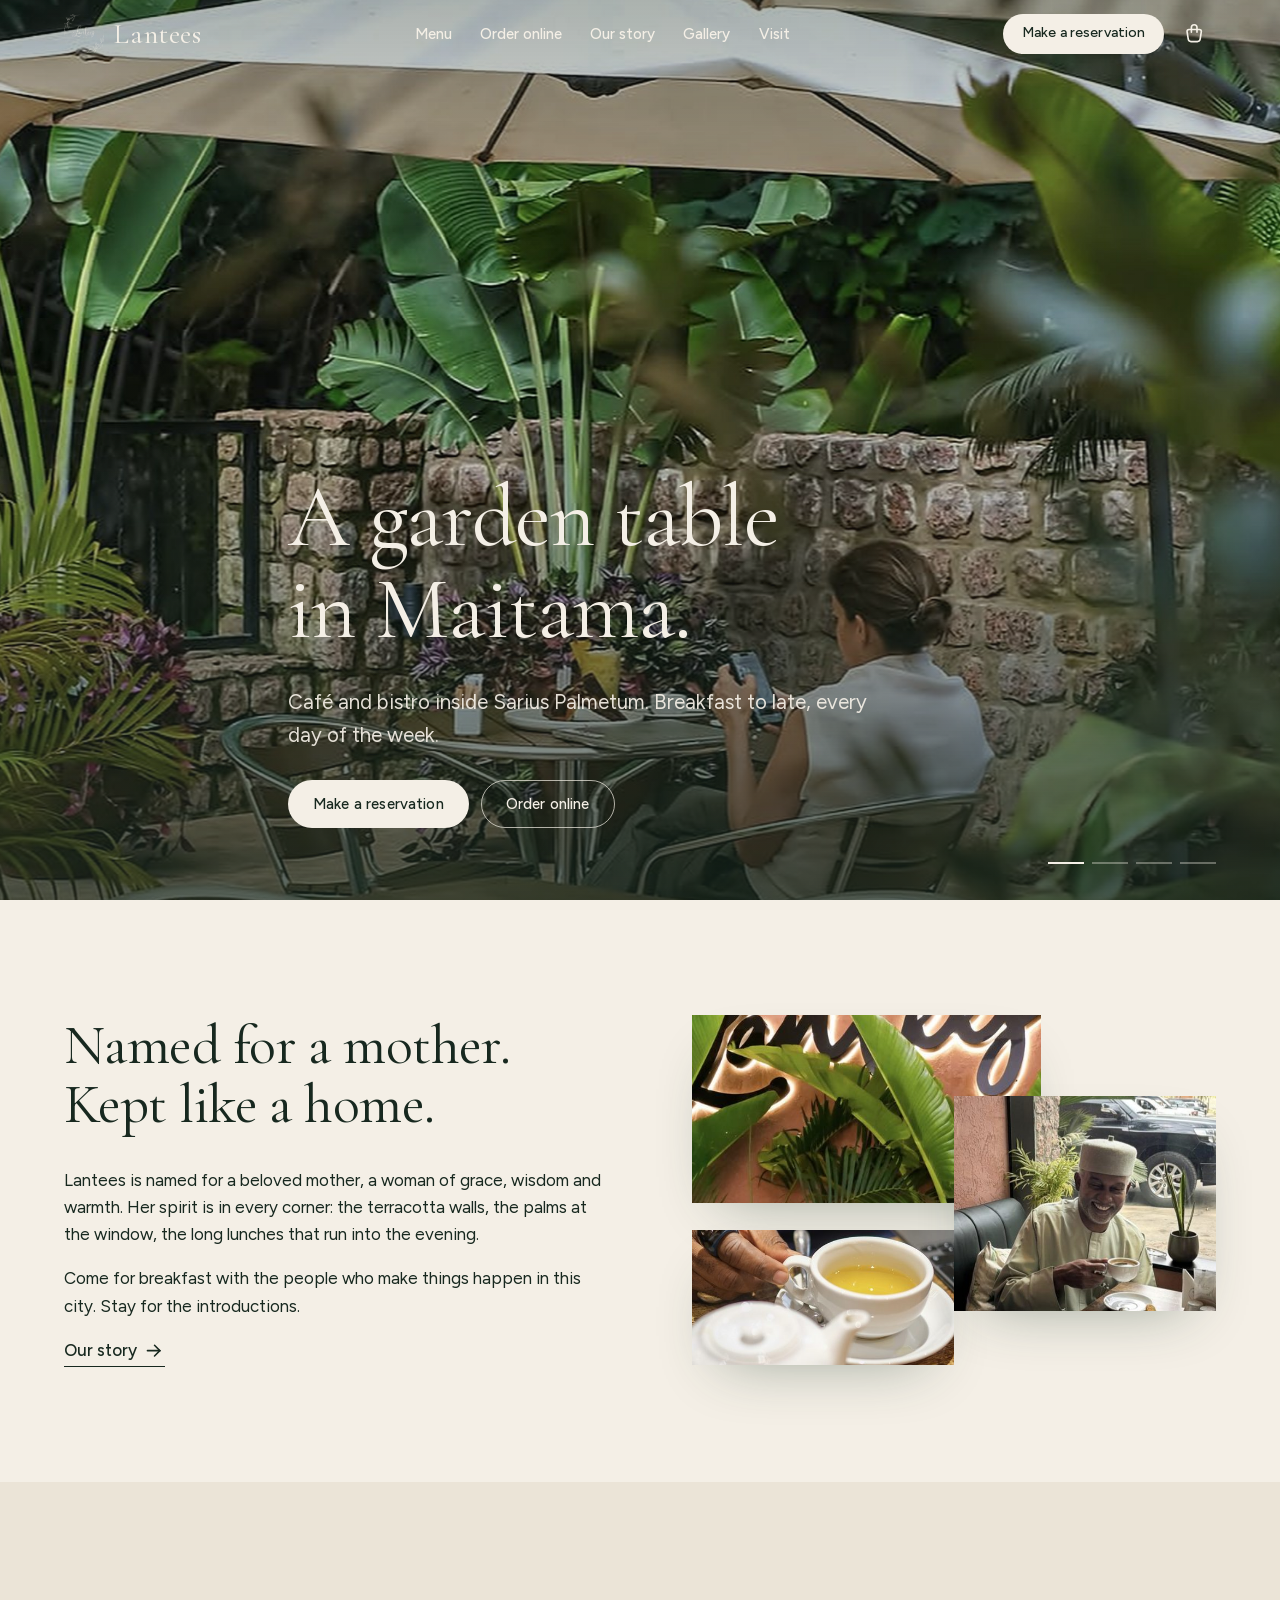
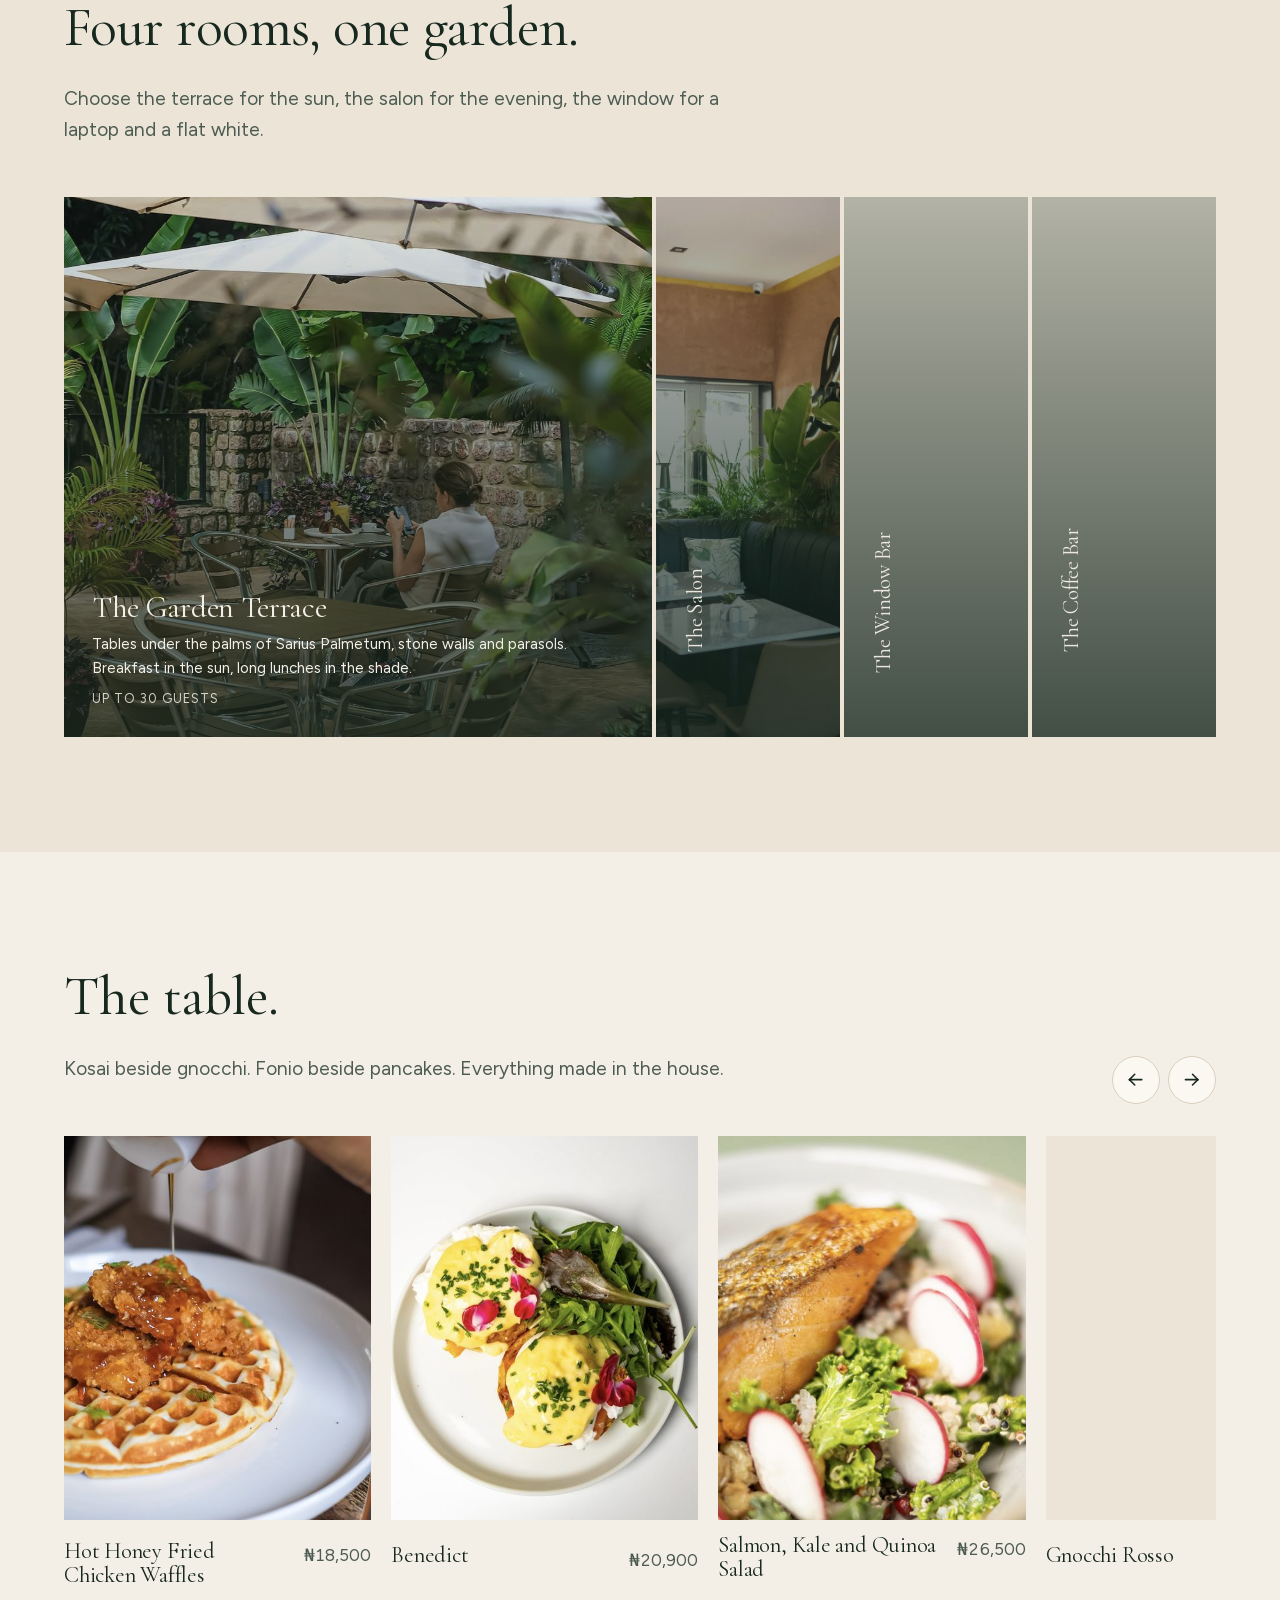
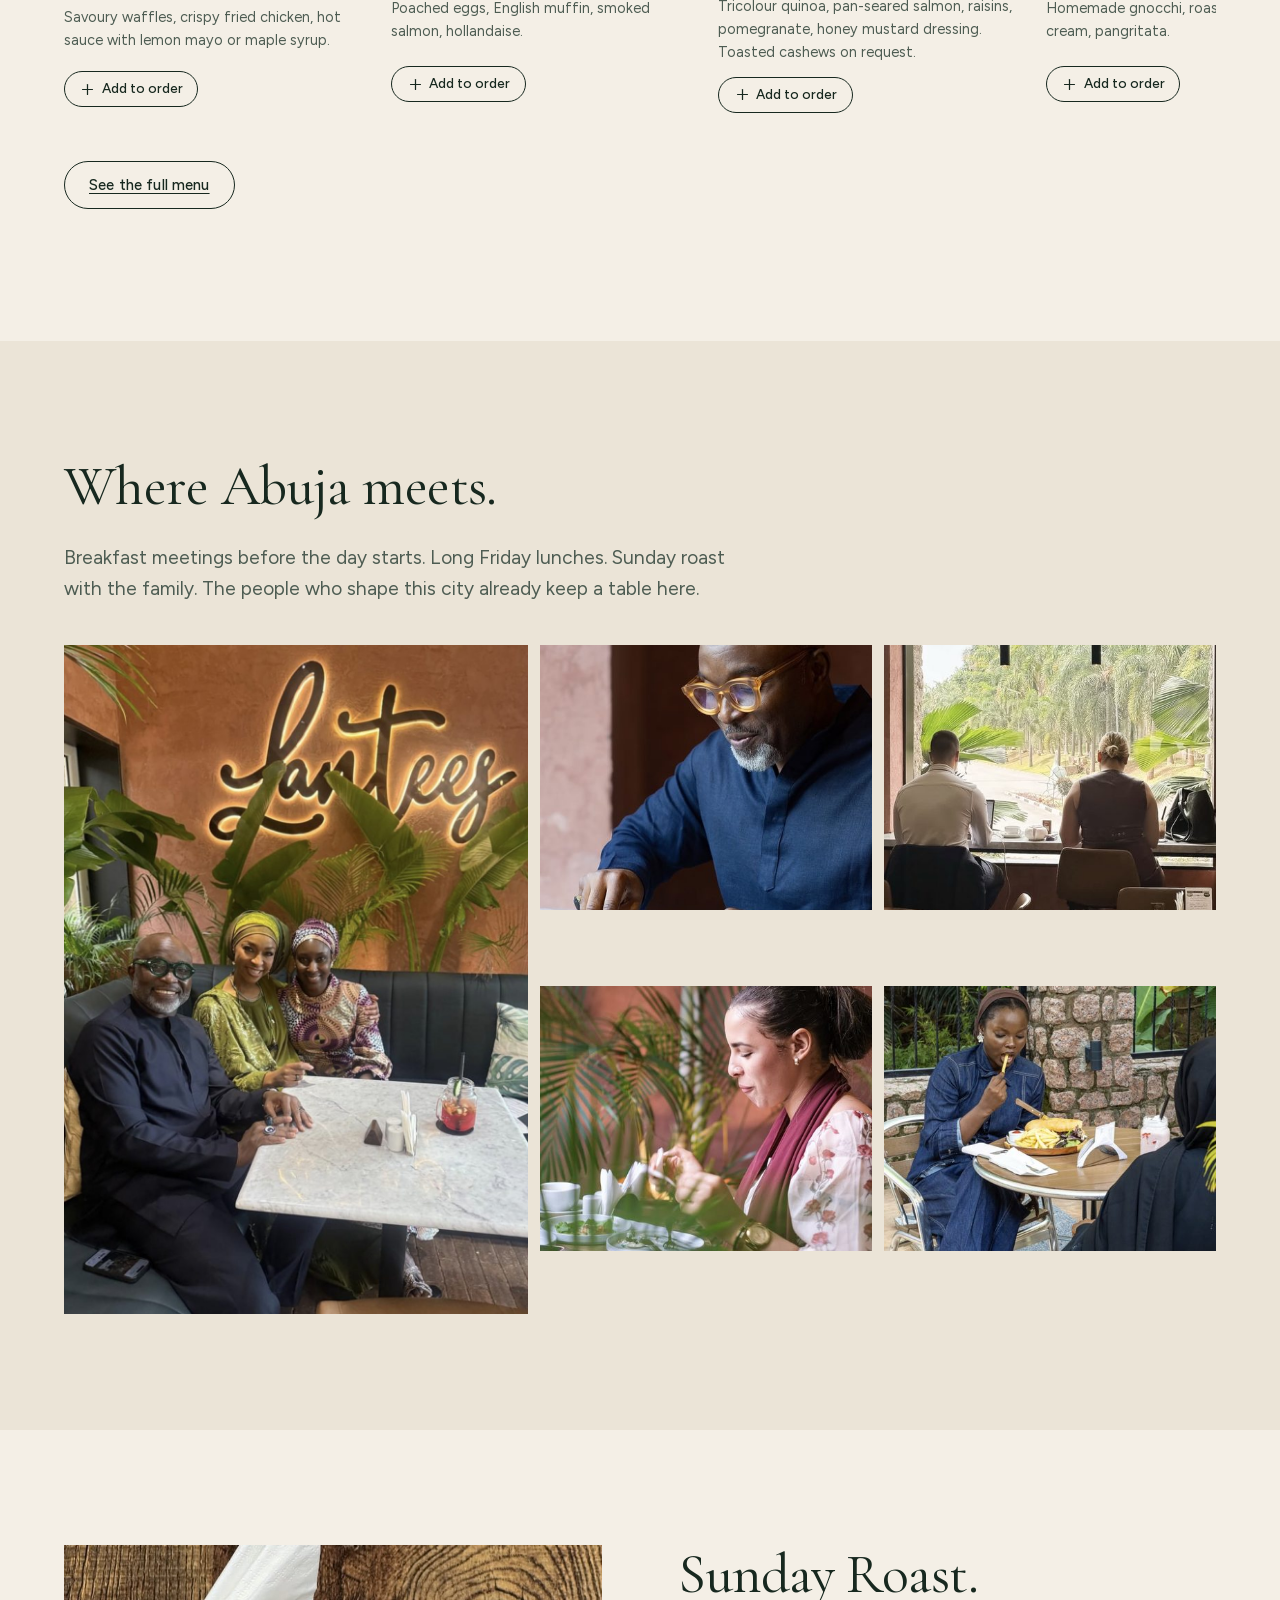
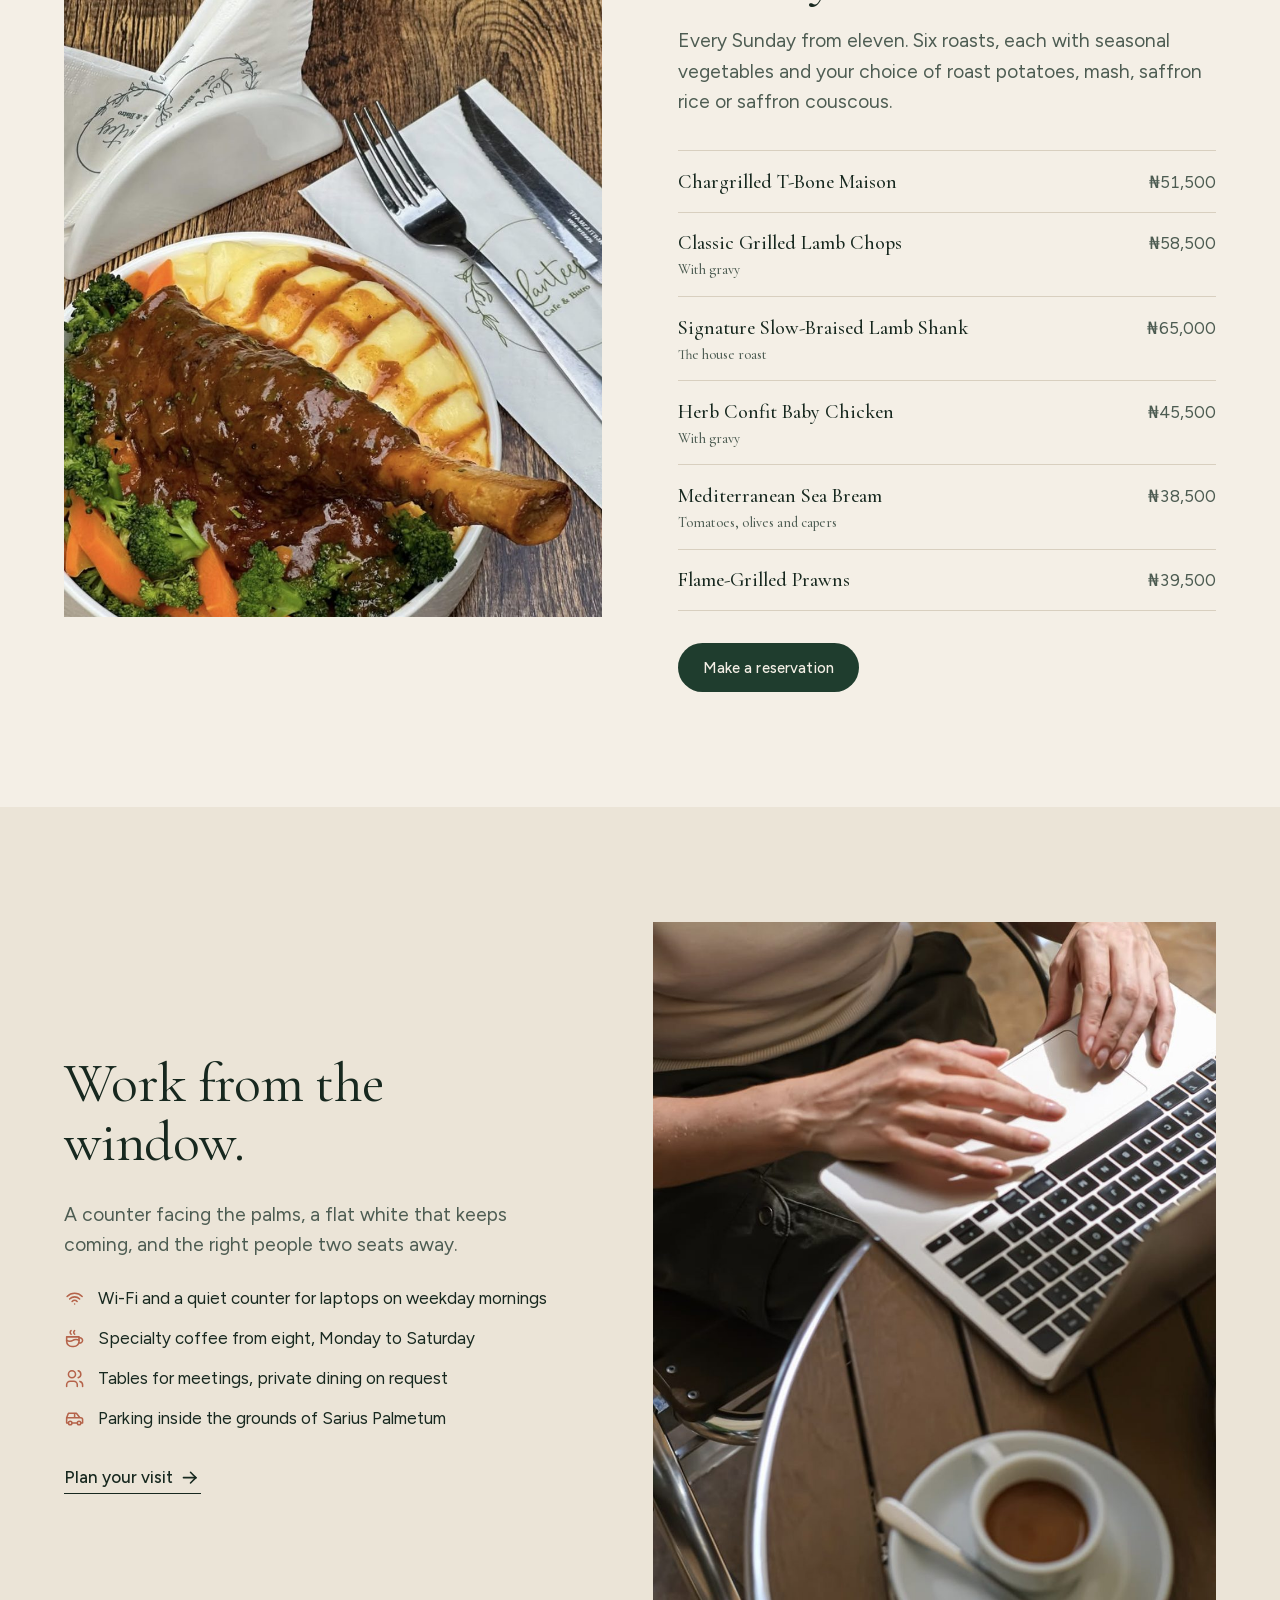
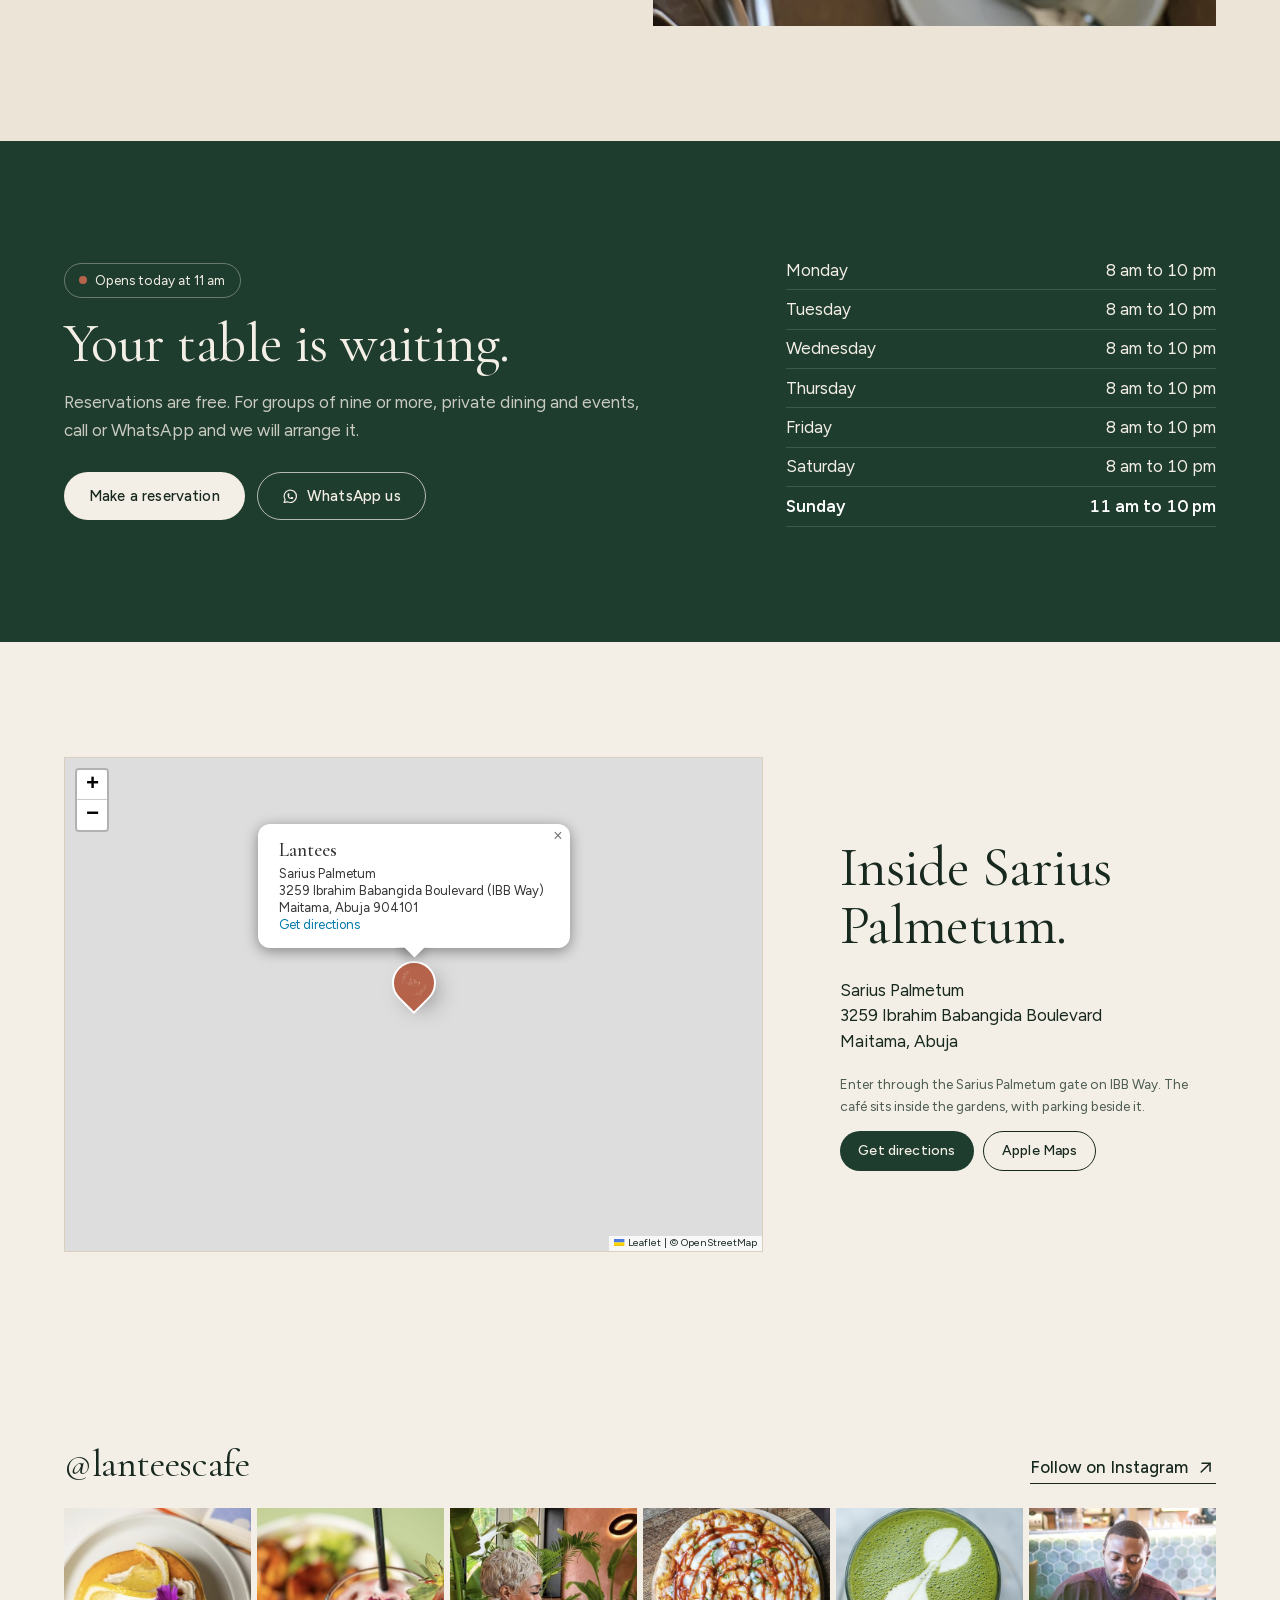
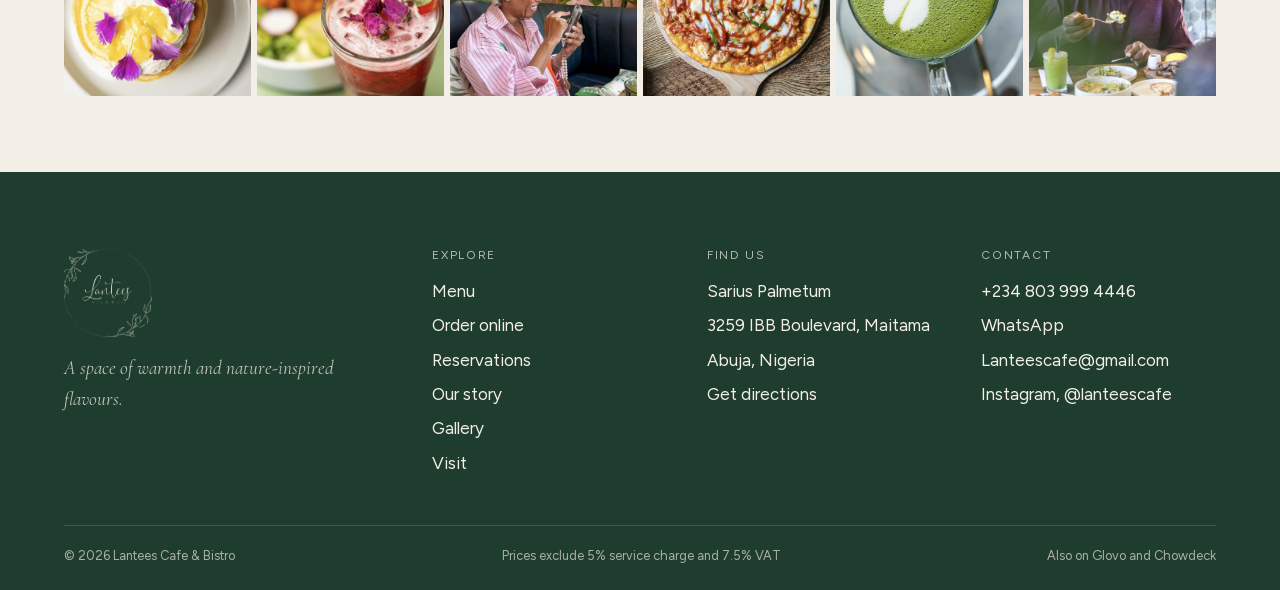
==== commit b962a3e2: "fix: sharp hero slides Load the large sharpened versions of the waiting slides as soon as the first " ====
--- a/index.html
+++ b/index.html
@@ -21,7 +21,7 @@
 <link rel="preload" href="assets/fonts/Figtree-400-normal-latin.woff2" as="font" type="font/woff2" crossorigin>
 <link rel="stylesheet" href="styles.css">
 <link rel="stylesheet" href="commerce.css">
-<link rel="stylesheet" href="assets/vendor/leaflet/leaflet.css"><link rel="preload" as="image" href="assets/img/space-garden-terrace-960.jpg" fetchpriority="high">
+<link rel="stylesheet" href="assets/vendor/leaflet/leaflet.css"><link rel="preload" as="image" href="assets/img/hero-space-garden-terrace-1200.jpg" imagesrcset="assets/img/space-garden-terrace-960.jpg 960w, assets/img/hero-space-garden-terrace-1200.jpg 1200w, assets/img/hero-space-garden-terrace-1800.jpg 1800w" imagesizes="100vw" fetchpriority="high">
 </head>
 <body data-page="home">
 <a class="skip" href="#main">Skip to content</a>
@@ -74,10 +74,10 @@
 <main id="main">
 <section class="hero" aria-label="Welcome to Lantees">
   <div class="hero__slides">
-    <img class="hero__slide is-active" src="assets/img/space-garden-terrace-960.jpg" alt="The garden terrace at Lantees under parasols and the palms of Sarius Palmetum" fetchpriority="high" decoding="async" width="987" height="1431">
-    <img class="hero__slide" src="assets/img/social-trio-sign-480.jpg" data-src="assets/img/social-trio-sign-960.jpg" alt="Three friends on the green leather banquette beneath the lit Lantees script" decoding="async" width="987" height="1431">
-    <img class="hero__slide" src="assets/img/space-window-women-480.jpg" data-src="assets/img/space-window-women-960.jpg" alt="Guests at the window bar looking onto the gardens" decoding="async" width="987" height="1431">
-    <img class="hero__slide" src="assets/img/space-salon-wide-480.jpg" data-src="assets/img/space-salon-wide-960.jpg" alt="The salon, with terracotta walls, marble tables and tropical plants" decoding="async" width="987" height="1431">
+    <img class="hero__slide is-active" src="assets/img/hero-space-garden-terrace-1200.jpg" srcset="assets/img/space-garden-terrace-960.jpg 960w, assets/img/hero-space-garden-terrace-1200.jpg 1200w, assets/img/hero-space-garden-terrace-1800.jpg 1800w" sizes="100vw" alt="The garden terrace at Lantees under parasols and the palms of Sarius Palmetum" fetchpriority="high" decoding="async" width="987" height="1431">
+    <img class="hero__slide" src="assets/img/social-trio-sign-480.jpg" data-src="assets/img/hero-social-trio-sign-1200.jpg" data-srcset="assets/img/social-trio-sign-960.jpg 960w, assets/img/hero-social-trio-sign-1200.jpg 1200w, assets/img/hero-social-trio-sign-1800.jpg 1800w" alt="Three friends on the green leather banquette beneath the lit Lantees script" decoding="async" width="987" height="1431">
+    <img class="hero__slide" src="assets/img/space-window-women-480.jpg" data-src="assets/img/hero-space-window-women-1200.jpg" data-srcset="assets/img/space-window-women-960.jpg 960w, assets/img/hero-space-window-women-1200.jpg 1200w, assets/img/hero-space-window-women-1800.jpg 1800w" alt="Guests at the window bar looking onto the gardens" decoding="async" width="987" height="1431">
+    <img class="hero__slide" src="assets/img/space-salon-wide-480.jpg" data-src="assets/img/hero-space-salon-wide-1200.jpg" data-srcset="assets/img/space-salon-wide-960.jpg 960w, assets/img/hero-space-salon-wide-1200.jpg 1200w, assets/img/hero-space-salon-wide-1800.jpg 1800w" alt="The salon, with terracotta walls, marble tables and tropical plants" decoding="async" width="987" height="1431">
   </div>
   <div class="hero__scrim" aria-hidden="true"></div>
   <div class="wrap hero__body">
--- a/styles.css
+++ b/styles.css
@@ -185,7 +185,7 @@
 .hero__slide.is-active { opacity: 1; }
 @media (prefers-reduced-motion: no-preference) {
   .hero__slide.is-active { animation: kenburns 9s linear forwards; }
-  @keyframes kenburns { from { transform: scale(1.04); } to { transform: scale(1.12); } }
+  @keyframes kenburns { from { transform: scale(1.02); } to { transform: scale(1.08); } }
 }
 .hero__scrim { position: absolute; inset: 0; z-index: -1; background: linear-gradient(180deg, rgba(23, 40, 31, .35) 0%, rgba(23, 40, 31, .05) 35%, rgba(23, 40, 31, .72) 100%); }
 .hero__body { padding: 0 0 clamp(3rem, 8vh, 6rem); max-width: 44rem; }
